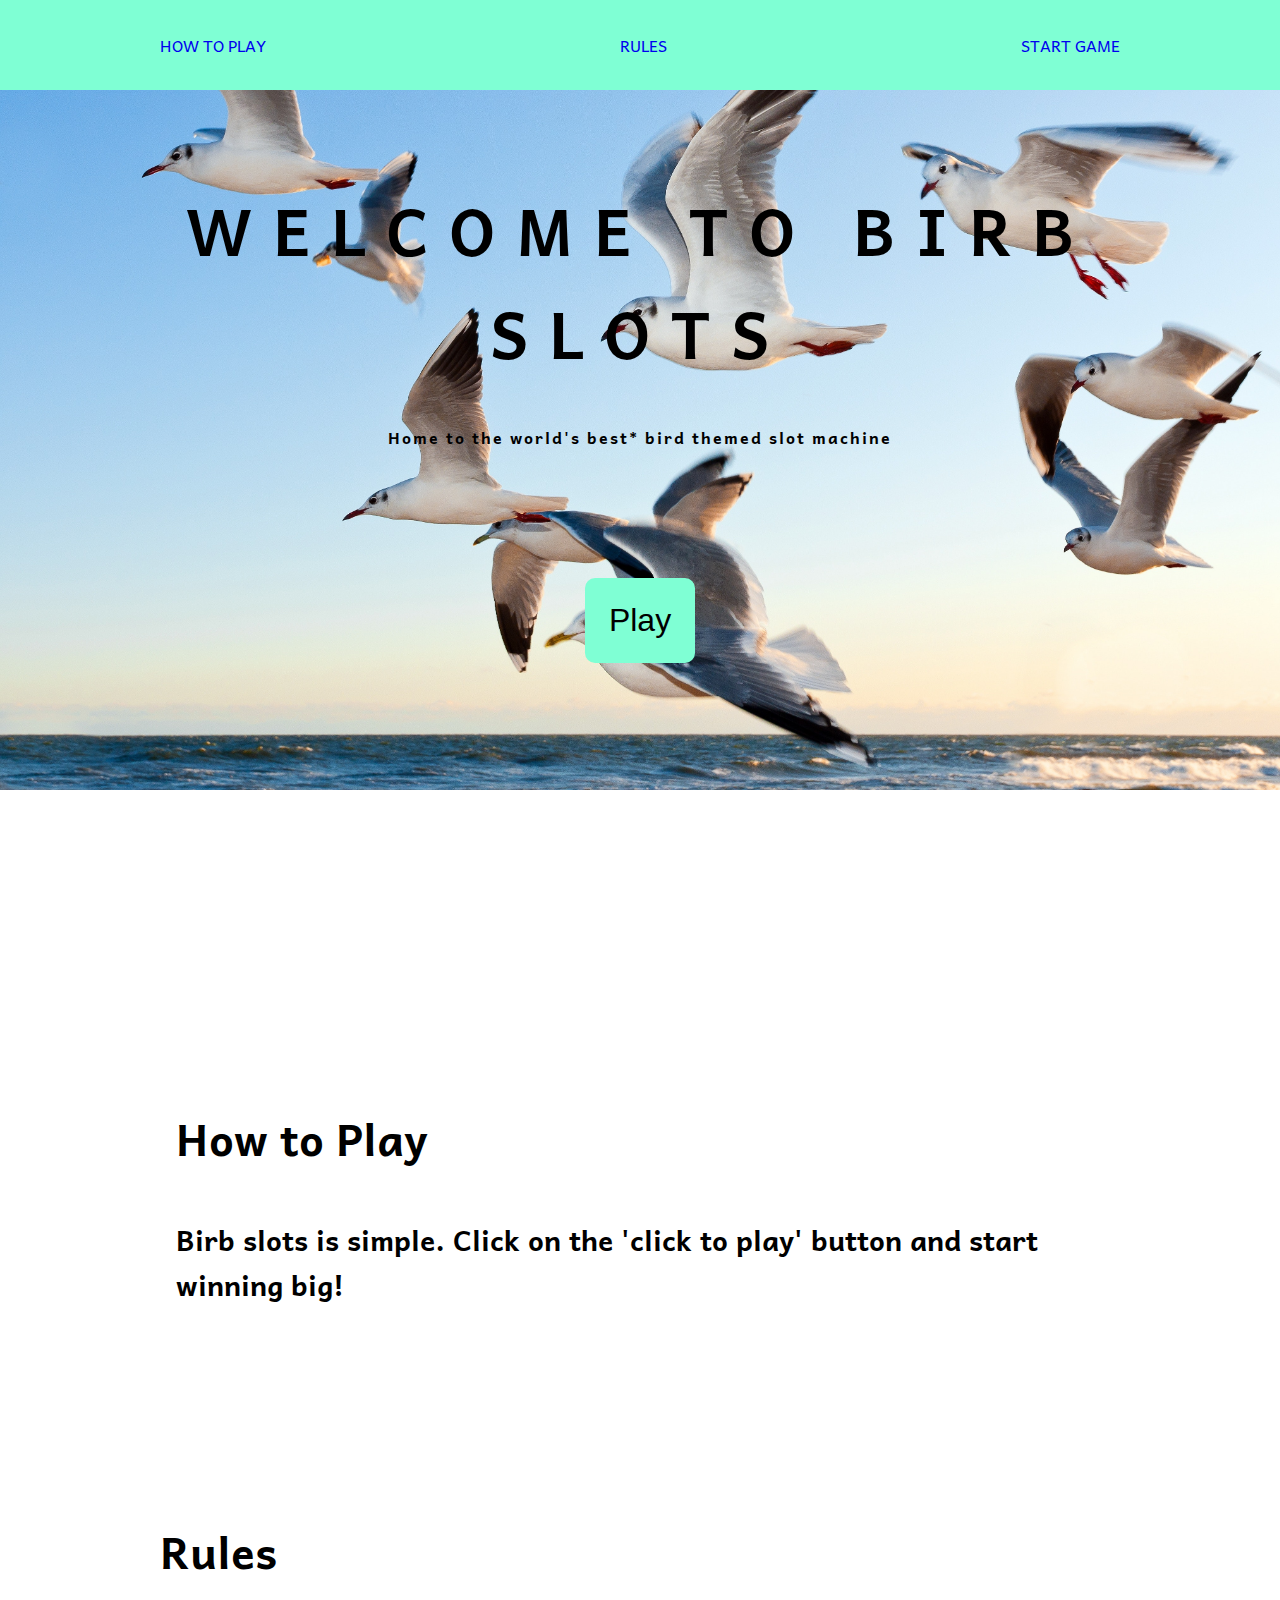
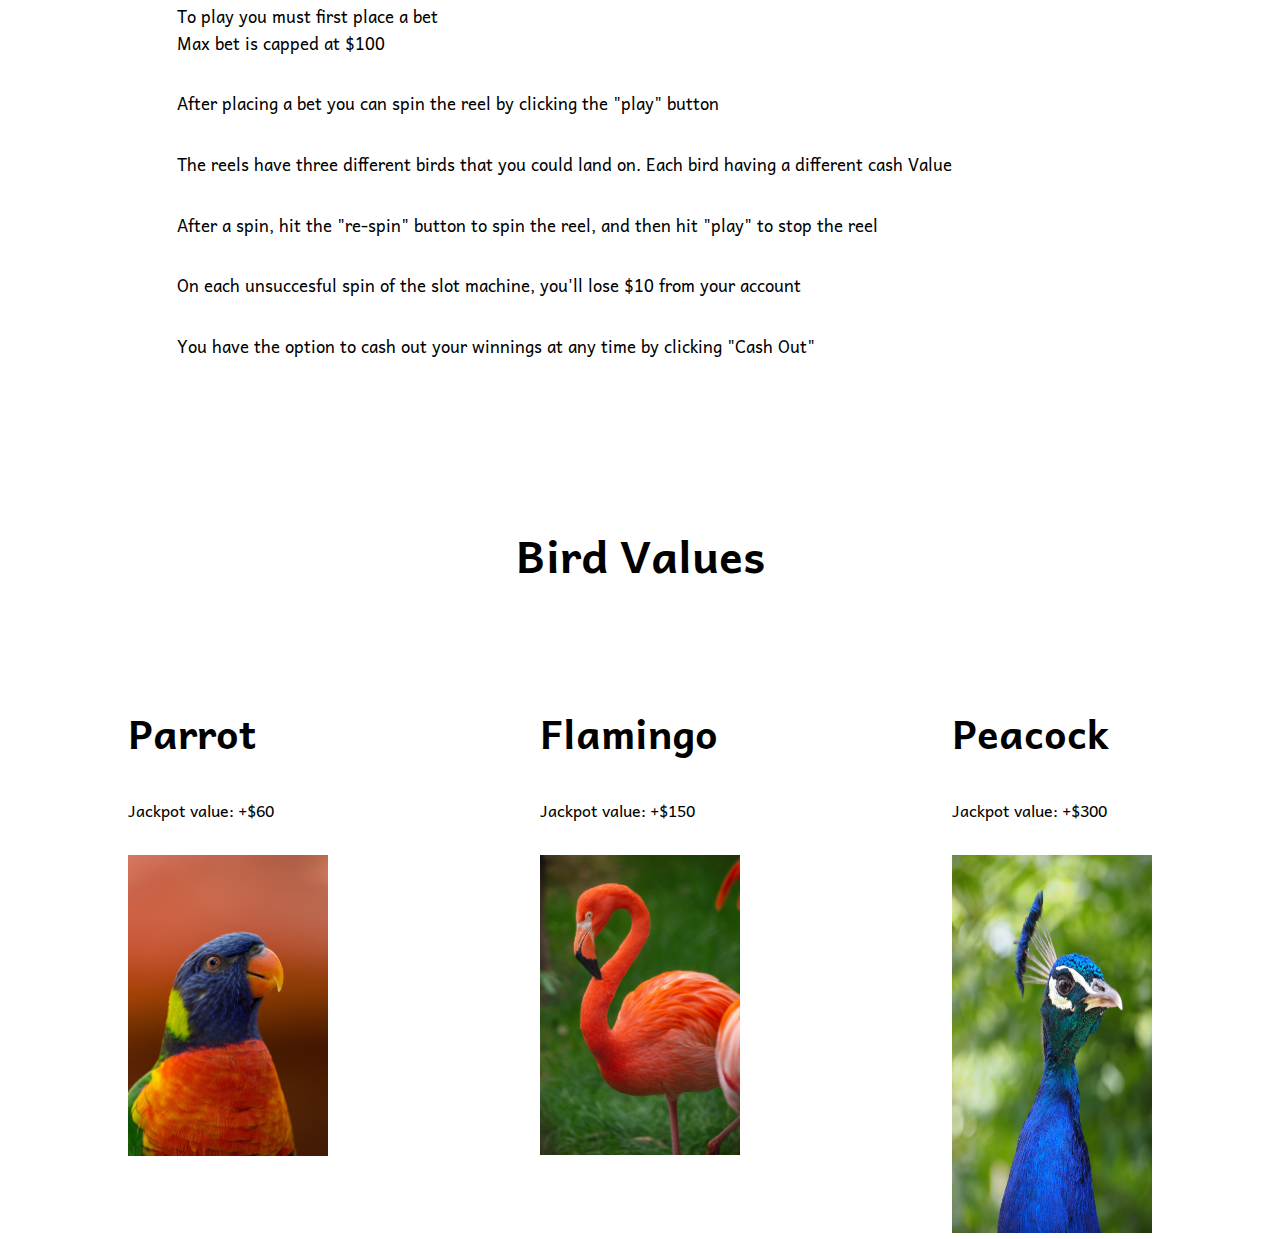
==== index.html @ fa1dce4c "moved all relevant files to root directory" ====
<!DOCTYPE html>
<html lang="en">
<head>
    <meta charset="UTF-8">
    <meta http-equiv="X-UA-Compatible" content="IE=edge">
    <meta name="viewport" content="width=device-width, initial-scale=1.0">
    <title>Document</title>
    <link rel="preconnect" href="https://fonts.googleapis.com"><link rel="preconnect" href="https://fonts.gstatic.com" crossorigin><link href="https://fonts.googleapis.com/css2?family=Andika:wght@700&family=Ubuntu:wght@500&display=swap" rel="stylesheet">
    <link rel="stylesheet" href="landing-style.css">
</head>
<body>
    <header>
        <ul class="container row">
            <a href="#how-to-play"><li>HOW TO PLAY</li></a>
            <a href="#rules"><li>RULES</li></a>
            <a href="game.html"><li>START GAME</li></a>
        </ul>
    </header>

    <section class="main">
        <div class="hero">
            <h1>WELCOME TO BIRB SLOTS</h1>
            <h3>Home to the world's best* bird themed slot machine</h3>
            <div class="cta">
                <button class="cta-btn">Play</button>
            </div>
        </div>
        
    </section>

    <section class="content container">
        <div id="how-to-play">
            <div class="explanation">
                <h2 class="explanation-title">How to Play</h2>
                <h3 class="explanation-p">Birb slots is simple. Click on the 'click to play' button and start winning big!</h3>
            </div>
        </div>
       
        <div id="rules">
            <div class="instructions row">
                <ul>
                    <h2>Rules</h2>
                    <li>To play you must first place a bet<br>Max bet is capped at $100</li>
                    <li>After placing a bet you can spin the reel by clicking the "play" button</li>
                    <li>The reels have three different birds that you could land on. Each bird having a different cash Value</li>
                    <li>After a spin, hit the "re-spin" button to spin the reel, and then hit "play" to stop the reel</li>
                    <li>On each unsuccesful spin of the slot machine, you'll lose $10 from your account</li>
                    <li>You have the option to cash out your winnings at any time by clicking "Cash Out"</li>
                </ul>
                <div>
                    <img class="birb-vegas" src="images/birb-vegas.jpg" alt="">
                </div>
            </div>
        </div>
        
        <h2 class="bird-values">Bird Values</h2>
        <div class="game-explanation">
            <div>
                <h2>Parrot</h2>
                <p>Jackpot value: +$60</p>
                <img class="parrot-img" src="images/parrot.jpg" alt="">
            </div>
    
            <div>
                <h2>Flamingo</h2>
                <p>Jackpot value: +$150</p>
                <img class="flamingo-img" src="images/flamingo.jpg" alt="">
            </div>

            <div>
                <h2>Peacock</h2>
                <p>Jackpot value: +$300</p>
                <img class="peacock-img" src="images/peacock.jpg" alt="">
            </div>
        </div>
            
        
        
    </section>
   
</body>
</html>
---- landing-style.css ----
*, *::before, *::after{
    margin: 0;
    box-sizing: border-box;
}

body{
    margin: 0;
    font-family: 'Andika', sans-serif;
}

image{
    width: 100%;
}

header{
    background-color: aquamarine;
}

ul{
   font-family: 'Andika', sans-serif;
   font-size: 1rem;
   text-decoration: none;
   list-style: none;
   justify-content: flex-end;
   gap: 50px;
   padding: 2em;

}

a{
    font-family: 'Andika', sans-serif;
    text-decoration: none;
}

.container{
    margin: 0 auto;
    width: 80%
}

.row{
    display: flex;
    justify-content: space-between;
}


.hero{
    background-image: url('images/flying-birds.jpg');
    background-repeat: no-repeat;
    background-position-y: -200px;
    background-size: cover;
    font-family: 'Andika', sans-serif;
    letter-spacing:20px ;
    font-size: 2rem;
    text-align: center;
    padding: 2.75em;
    height: 100vh;
    margin-bottom: 2em;
}

.hero > h3{
    margin-top: 2.5em;
    font-size: 1rem;
    letter-spacing: 2px;
}

.cta{
    font-size: 2.0rem;
    margin: 0 auto;
    text-align: center;
}

.cta-btn{
    margin-top: 4em;
    border: none;
    border-radius: 10px;
    font-size: 2rem;
    padding: 0.75em;
    background-color: aquamarine;
}

.cta-btn:hover{
    background-color: aqua;
    animation: shake 0.25s;
    animation-iteration-count: 2;
}

.instructions{
    margin-top: 8em;
  /* border: 2px solid green; */
  gap: 50px;
}

.birb-vegas{
    width: 90%;
    max-width: 1200px;
}

.instructions h2{
    font-size: 2.75em;
}

.instructions li{
    font-size: 1.05rem;
    padding: 1em;
}

.explanation{
    font-size: 1.5rem;
    padding: 2em;
    margin-bottom: 2em;
}

.bird-values{
    text-align: center;
    font-size:2.75rem;
    padding: 2.5em;
}

.content{
    margin-top: 2em;
}


.explanation-title{
    font-size: 2.75rem;
    margin-bottom: 1em;
   
}

.game-explanation{
    display: flex;
    justify-content: space-between;
}

.game-explanation h2{
    font-size: 2.5rem;
}

.game-explanation p{
    padding: 2em 0;
}

.parrot-img{
    max-width: 200px;
}

.flamingo-img{
    max-width: 200px;
}

.peacock-img{
    max-width: 200px;
    height: 42vh;
}





















@keyframes shake {
    to{
        transform: rotate(0deg);
    }
    25%{
        transform: rotate(5deg);
    }
    50%{
        transform: rotate(0deg);
    }
    75%{
        transform: rotate(-5deg);
    }
    100%{
        transform: rotate(0deg);
    }
}
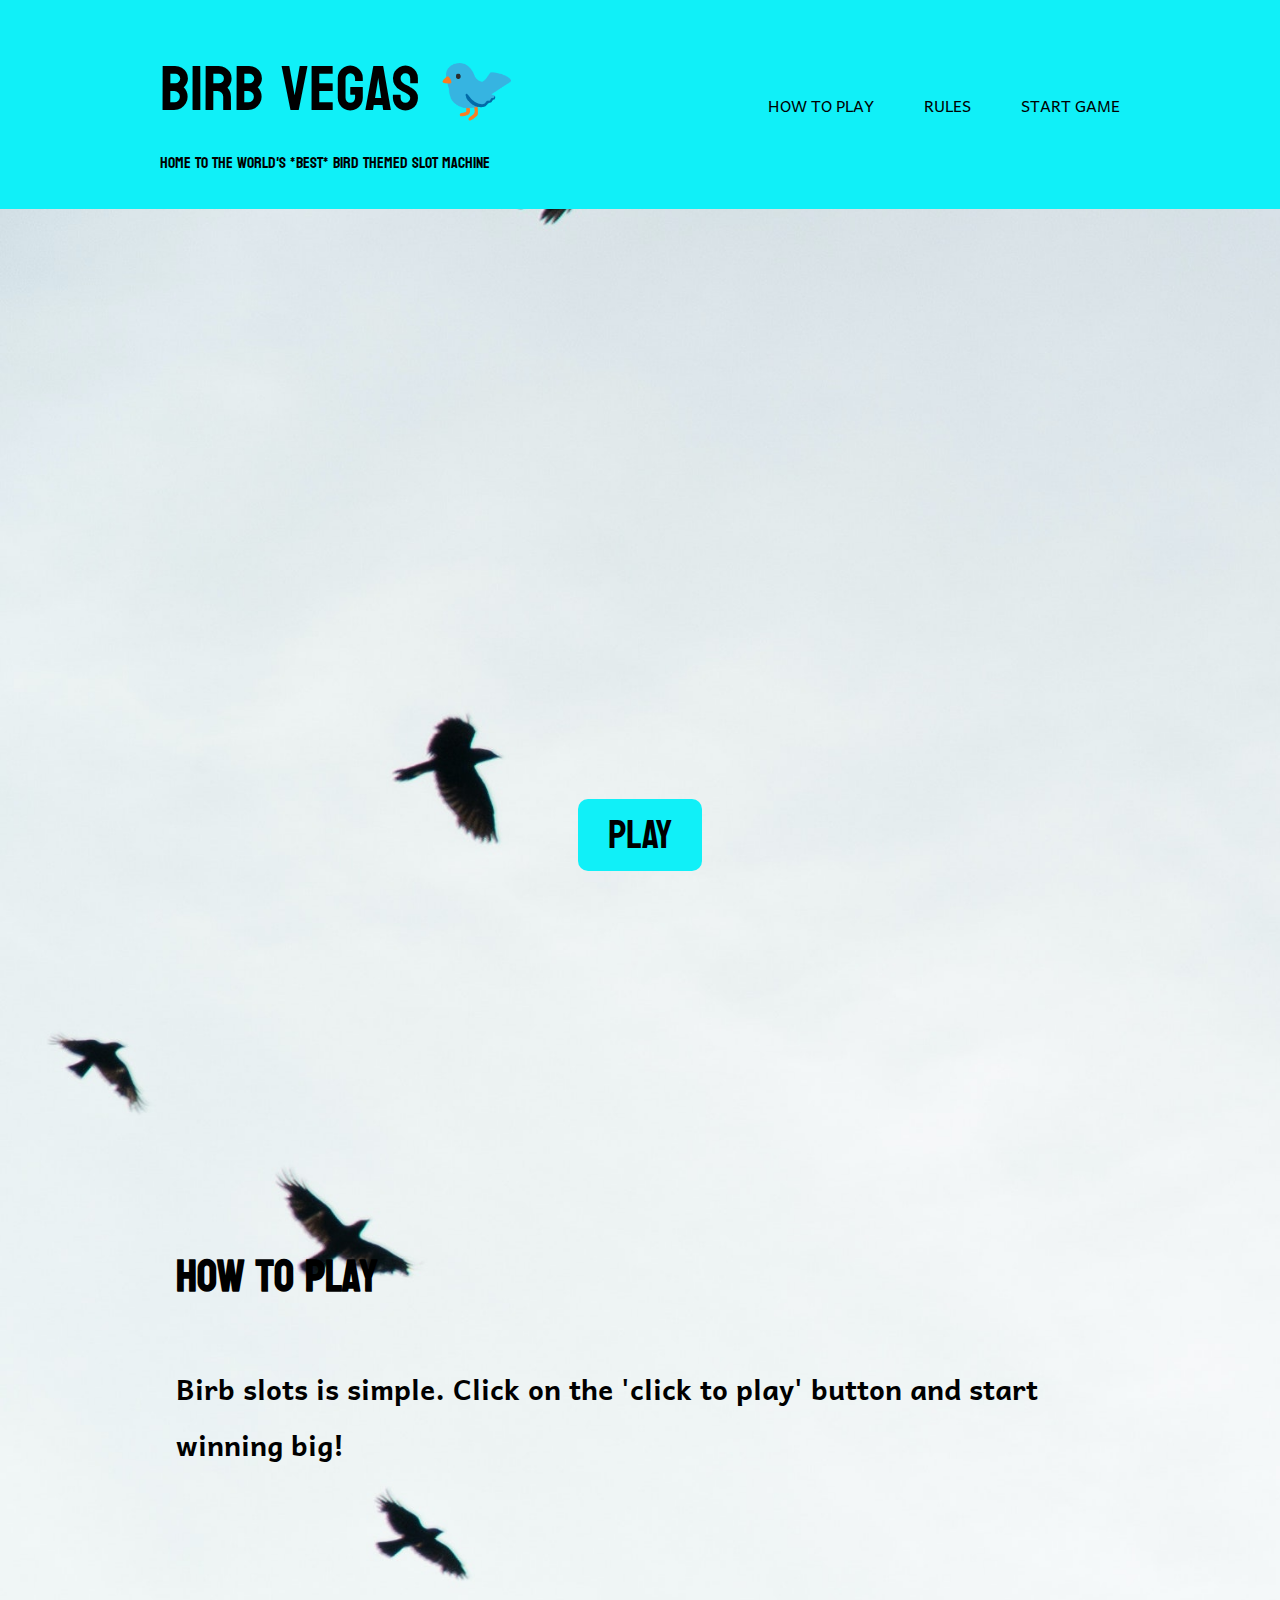
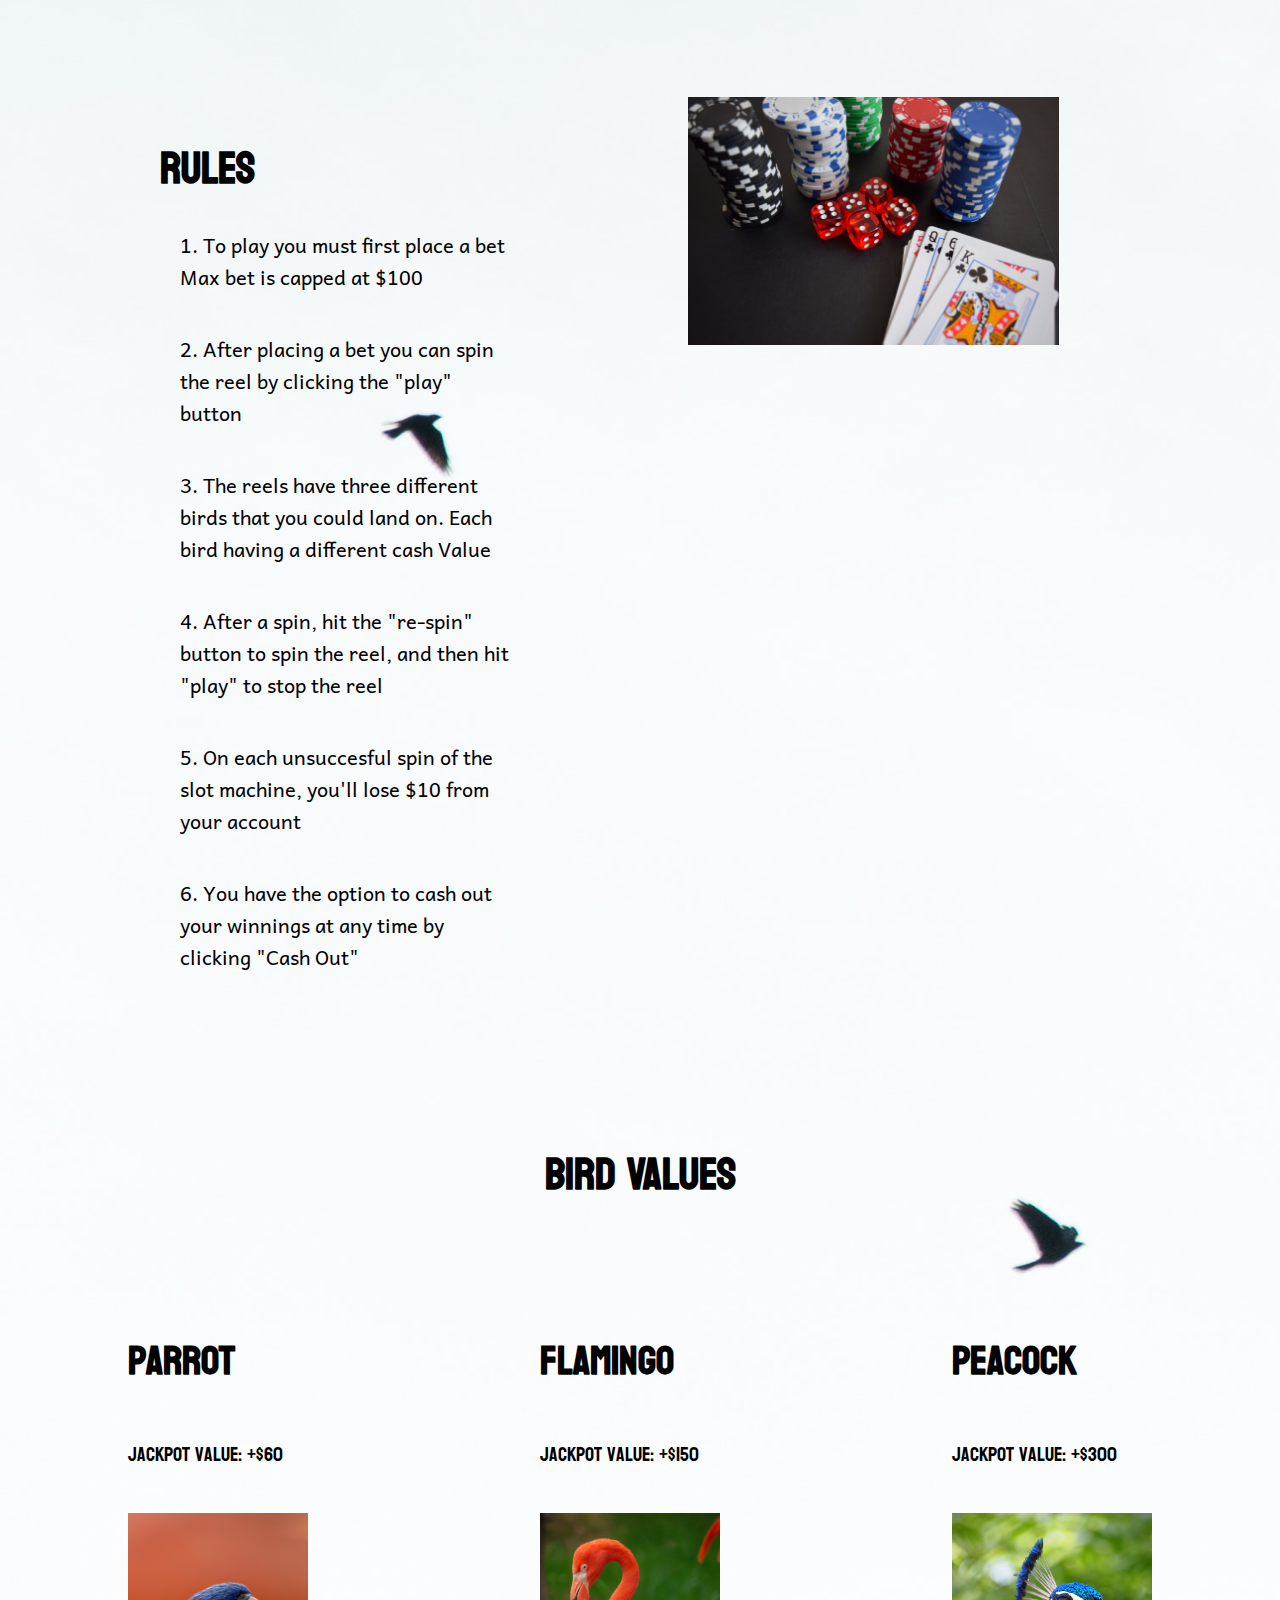
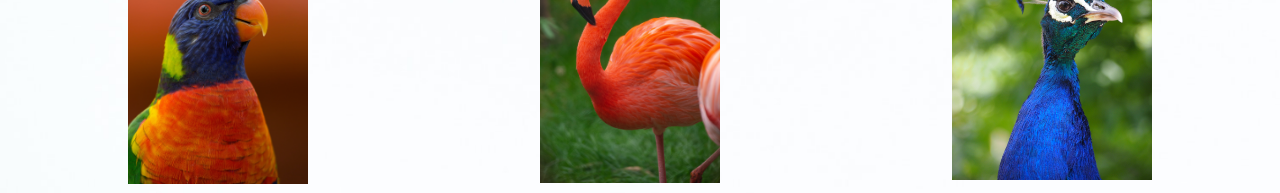
==== commit 4b91f4d5: "further styling of landing page and game page" ====
--- a/index.html
+++ b/index.html
@@ -5,24 +5,28 @@
     <meta http-equiv="X-UA-Compatible" content="IE=edge">
     <meta name="viewport" content="width=device-width, initial-scale=1.0">
     <title>Document</title>
-    <link rel="preconnect" href="https://fonts.googleapis.com"><link rel="preconnect" href="https://fonts.gstatic.com" crossorigin><link href="https://fonts.googleapis.com/css2?family=Andika:wght@700&family=Ubuntu:wght@500&display=swap" rel="stylesheet">
+    <link rel="preconnect" href="https://fonts.googleapis.com"><link rel="preconnect" href="https://fonts.gstatic.com" crossorigin><link href="https://fonts.googleapis.com/css2?family=Andika:wght@700&family=Koulen&family=Slackey&family=Ubuntu:wght@500&family=VT323&display=swap" rel="stylesheet">
     <link rel="stylesheet" href="landing-style.css">
 </head>
 <body>
     <header>
         <ul class="container row">
-            <a href="#how-to-play"><li>HOW TO PLAY</li></a>
-            <a href="#rules"><li>RULES</li></a>
-            <a href="game.html"><li>START GAME</li></a>
+            <div>
+                <li class="logo">BIRB VEGAS 🐦</li>
+                <li class="logo-tag">Home to the world's *best* bird themed slot machine</li>
+            </div>
+            <div class="links">
+                <a href="#how-to-play"><li>HOW TO PLAY</li></a>
+                <a href="#rules"><li>RULES</li></a>
+                <a href="game.html"><li>START GAME</li></a>
+                </div>
         </ul>
     </header>
 
     <section class="main">
         <div class="hero">
-            <h1>WELCOME TO BIRB SLOTS</h1>
-            <h3>Home to the world's best* bird themed slot machine</h3>
             <div class="cta">
-                <button class="cta-btn">Play</button>
+                <a href="game.html"><button class="cta-btn">PLAY</button></a>
             </div>
         </div>
         
@@ -30,25 +34,28 @@
 
     <section class="content container">
         <div id="how-to-play">
-            <div class="explanation">
-                <h2 class="explanation-title">How to Play</h2>
-                <h3 class="explanation-p">Birb slots is simple. Click on the 'click to play' button and start winning big!</h3>
+            <div class="row">
+                <div class="explanation">
+                    <h2 class="explanation-title">How to Play</h2>
+                    <h3 class="explanation-p">Birb slots is simple. Click on the 'click to play' button and start winning big!</h3>
+                </div>
             </div>
+           
         </div>
        
         <div id="rules">
             <div class="instructions row">
                 <ul>
                     <h2>Rules</h2>
-                    <li>To play you must first place a bet<br>Max bet is capped at $100</li>
-                    <li>After placing a bet you can spin the reel by clicking the "play" button</li>
-                    <li>The reels have three different birds that you could land on. Each bird having a different cash Value</li>
-                    <li>After a spin, hit the "re-spin" button to spin the reel, and then hit "play" to stop the reel</li>
-                    <li>On each unsuccesful spin of the slot machine, you'll lose $10 from your account</li>
-                    <li>You have the option to cash out your winnings at any time by clicking "Cash Out"</li>
+                    <li>1. To play you must first place a bet<br>Max bet is capped at $100</li>
+                    <li>2. After placing a bet you can spin the reel by clicking the "play" button</li>
+                    <li>3. The reels have three different birds that you could land on. Each bird having a different cash Value</li>
+                    <li>4. After a spin, hit the "re-spin" button to spin the reel, and then hit "play" to stop the reel</li>
+                    <li>5. On each unsuccesful spin of the slot machine, you'll lose $10 from your account</li>
+                    <li>6. You have the option to cash out your winnings at any time by clicking "Cash Out"</li>
                 </ul>
                 <div>
-                    <img class="birb-vegas" src="images/birb-vegas.jpg" alt="">
+                    <img class="birb-vegas" src="images/betting-img.jpg" alt="">
                 </div>
             </div>
         </div>
--- a/landing-style.css
+++ b/landing-style.css
@@ -5,7 +5,10 @@
 
 body{
     margin: 0;
-    font-family: 'Andika', sans-serif;
+    font-family: 'Koulen', cursive;
+    background-image: url('images/bird-silhouette.jpg');
+    background-size: cover;
+    background-position-y: 20;
 }
 
 image{
@@ -13,7 +16,7 @@
 }
 
 header{
-    background-color: aquamarine;
+    background-color: rgb(16, 240, 248);
 }
 
 ul{
@@ -27,7 +30,38 @@
 
 }
 
+h2{
+    font-family: 'Koulen', cursive;
+}
+
+p{
+    font-size: 1.25rem;
+}
+
+
 a{
+    font-family: 'Andika', sans-serif;
+    text-decoration: none;
+    color: black;
+    font-size: 1rem;
+}
+
+a:link{
+    font-family: 'Andika', sans-serif;
+    text-decoration: none;
+}
+
+a:visited{
+    font-family: 'Andika', sans-serif;
+    text-decoration: none;
+}
+
+a:hover{
+    font-family: 'Andika', sans-serif;
+    color: rgb(243, 245, 247);
+}
+
+a:active{
     font-family: 'Andika', sans-serif;
     text-decoration: none;
 }
@@ -44,19 +78,38 @@
 
 
 .hero{
-    background-image: url('images/flying-birds.jpg');
+    background-image: url('images/birb-vegas-main.jpg');
+    color: rgb(16, 240, 248);
     background-repeat: no-repeat;
-    background-position-y: -200px;
+    background-position-y: -520px;
     background-size: cover;
     font-family: 'Andika', sans-serif;
     letter-spacing:20px ;
-    font-size: 2rem;
+    font-size: 2.5rem;
+    font-weight: 900;
     text-align: center;
     padding: 2.75em;
     height: 100vh;
     margin-bottom: 2em;
 }
 
+.logo{
+    font-family: 'Koulen', cursive;
+    font-size: 4rem;
+}
+
+.logo-tag{
+    font-family: 'Koulen', cursive;
+    letter-spacing: 80%;
+}
+.links{
+    list-style: none;
+    font-family: 'Andika', sans-serif;
+    display: flex;
+    align-items: center;
+    gap: 50px;
+}
+
 .hero > h3{
     margin-top: 2.5em;
     font-size: 1rem;
@@ -70,28 +123,28 @@
 }
 
 .cta-btn{
-    margin-top: 4em;
+    font-family: 'Koulen', cursive;
+    margin-top: 12em;
     border: none;
     border-radius: 10px;
-    font-size: 2rem;
-    padding: 0.75em;
-    background-color: aquamarine;
+    font-size: 2.5rem;
+    padding: 0 0.75em;
+    background-color: rgb(16, 240, 248);
 }
 
 .cta-btn:hover{
-    background-color: aqua;
+    background-color: rgb(73, 187, 240);
     animation: shake 0.25s;
     animation-iteration-count: 2;
 }
 
 .instructions{
     margin-top: 8em;
-  /* border: 2px solid green; */
-  gap: 50px;
+    gap: 120px;
 }
 
 .birb-vegas{
-    width: 90%;
+    width: 80%;
     max-width: 1200px;
 }
 
@@ -100,7 +153,7 @@
 }
 
 .instructions li{
-    font-size: 1.05rem;
+    font-size: 1.25rem;
     padding: 1em;
 }
 
@@ -110,6 +163,7 @@
     margin-bottom: 2em;
 }
 
+
 .bird-values{
     text-align: center;
     font-size:2.75rem;
@@ -120,11 +174,20 @@
     margin-top: 2em;
 }
 
+.flying-birds{
+    max-width: 400px;
+}
+
 
 .explanation-title{
     font-size: 2.75rem;
     margin-bottom: 1em;
-   
+}
+
+.explanation-p{
+    font-family: 'Andika', sans-serif;
+    line-height: 2em;
+    font-weight: 0;
 }
 
 .game-explanation{
@@ -141,16 +204,17 @@
 }
 
 .parrot-img{
+    width: 90%;
     max-width: 200px;
 }
 
 .flamingo-img{
+    width: 90%;
     max-width: 200px;
 }
 
 .peacock-img{
     max-width: 200px;
-    height: 42vh;
 }
 
 
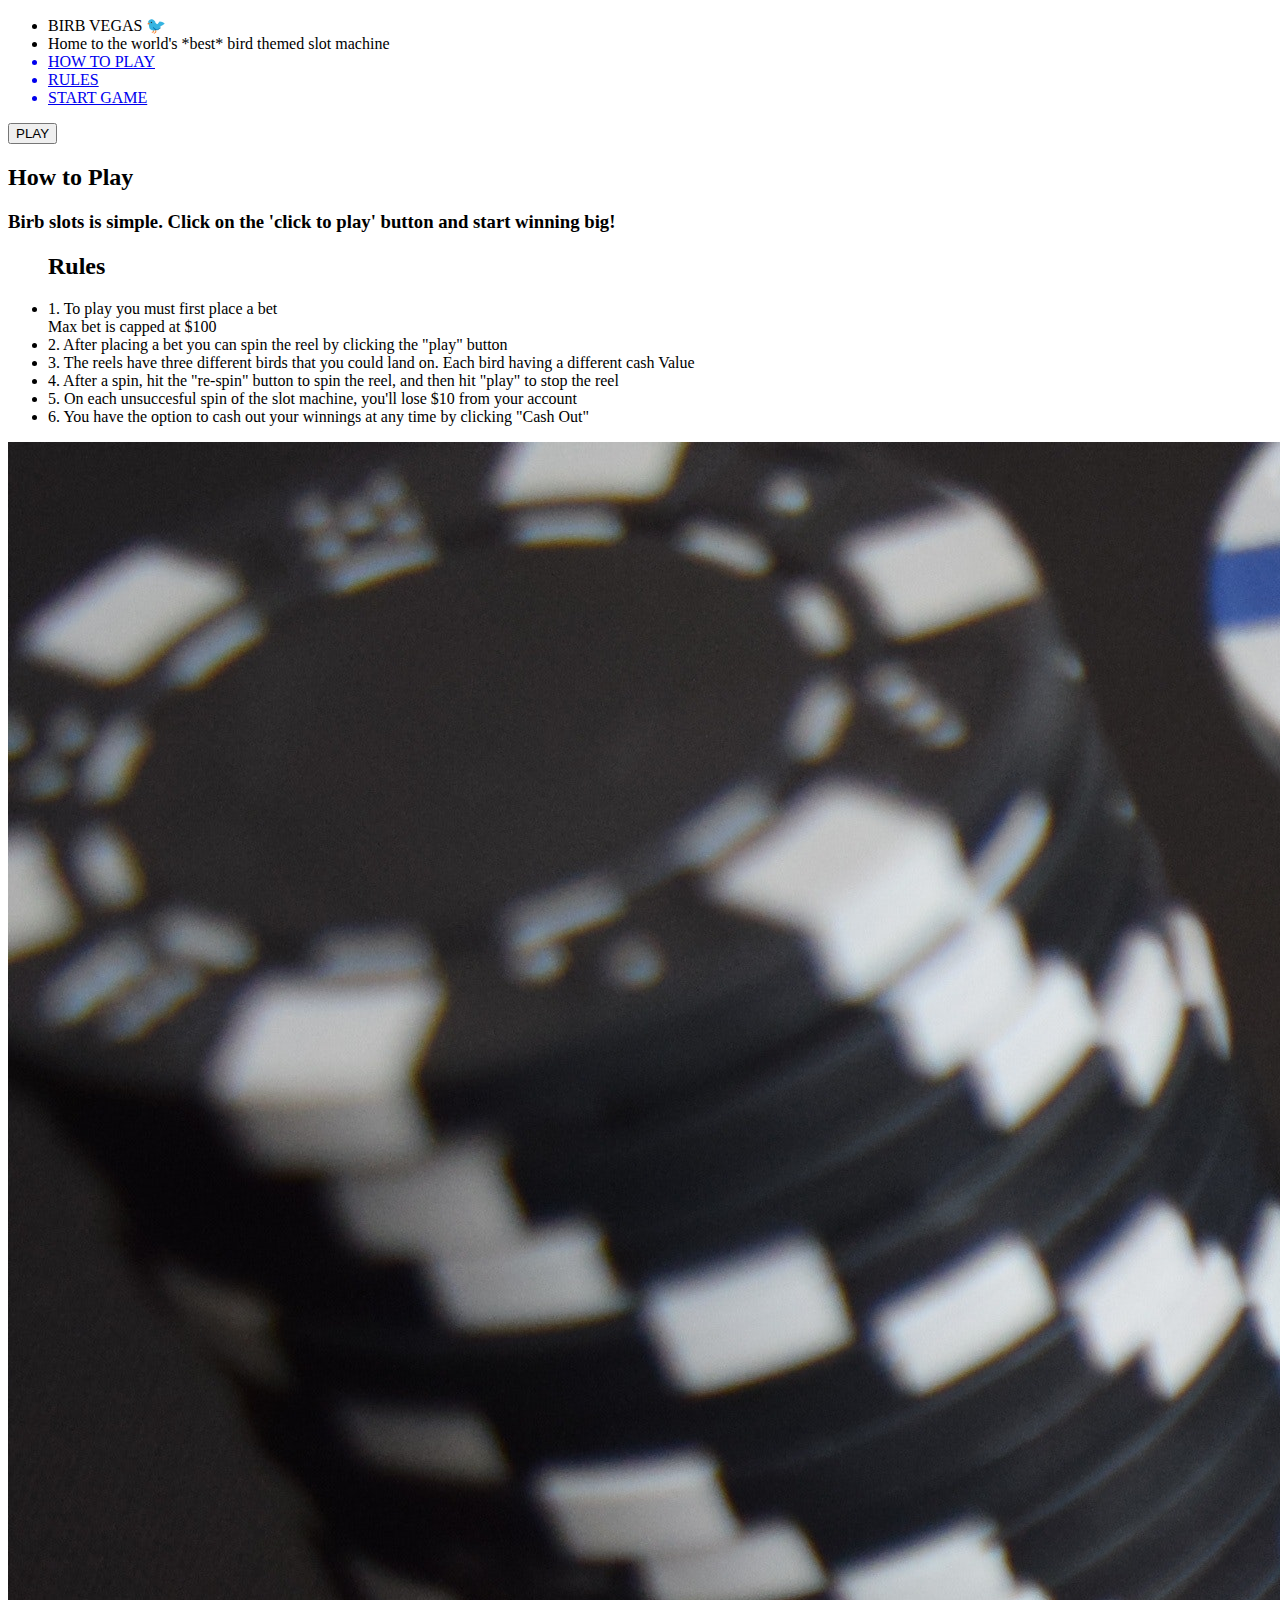
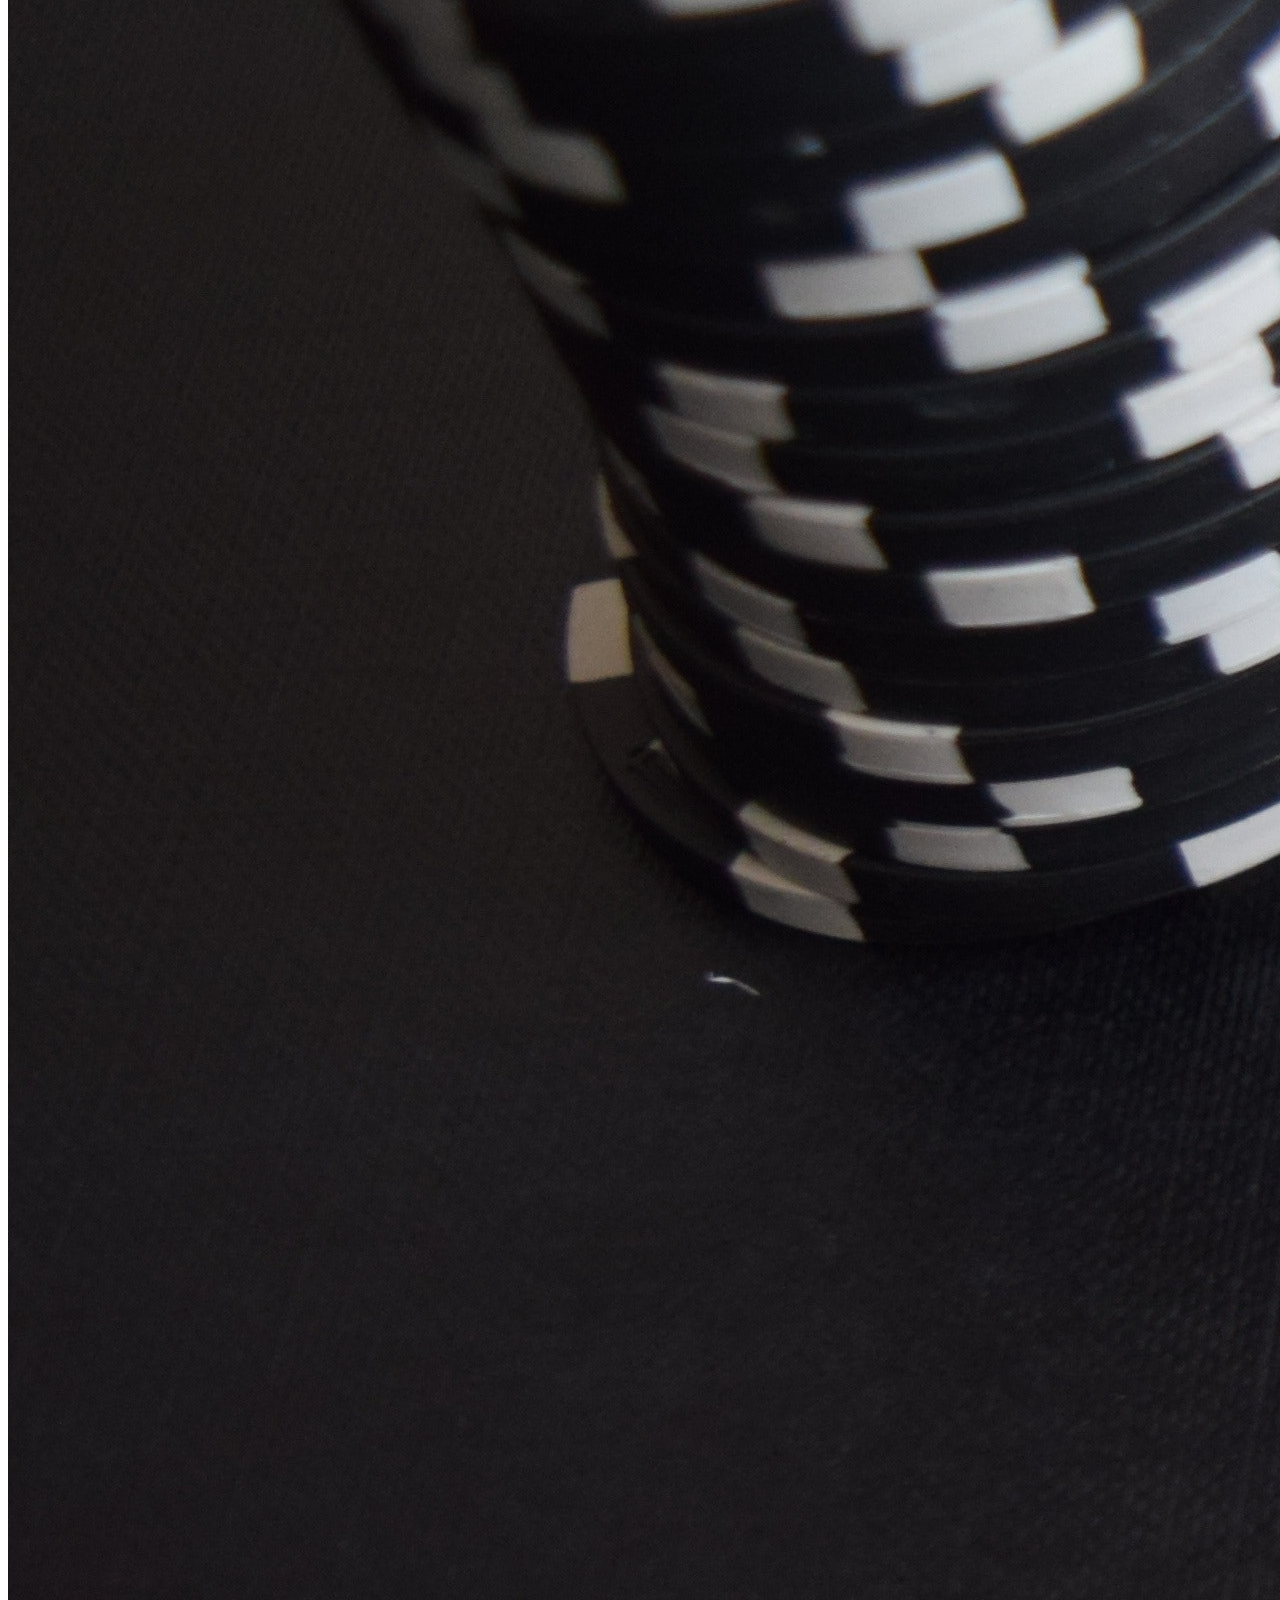
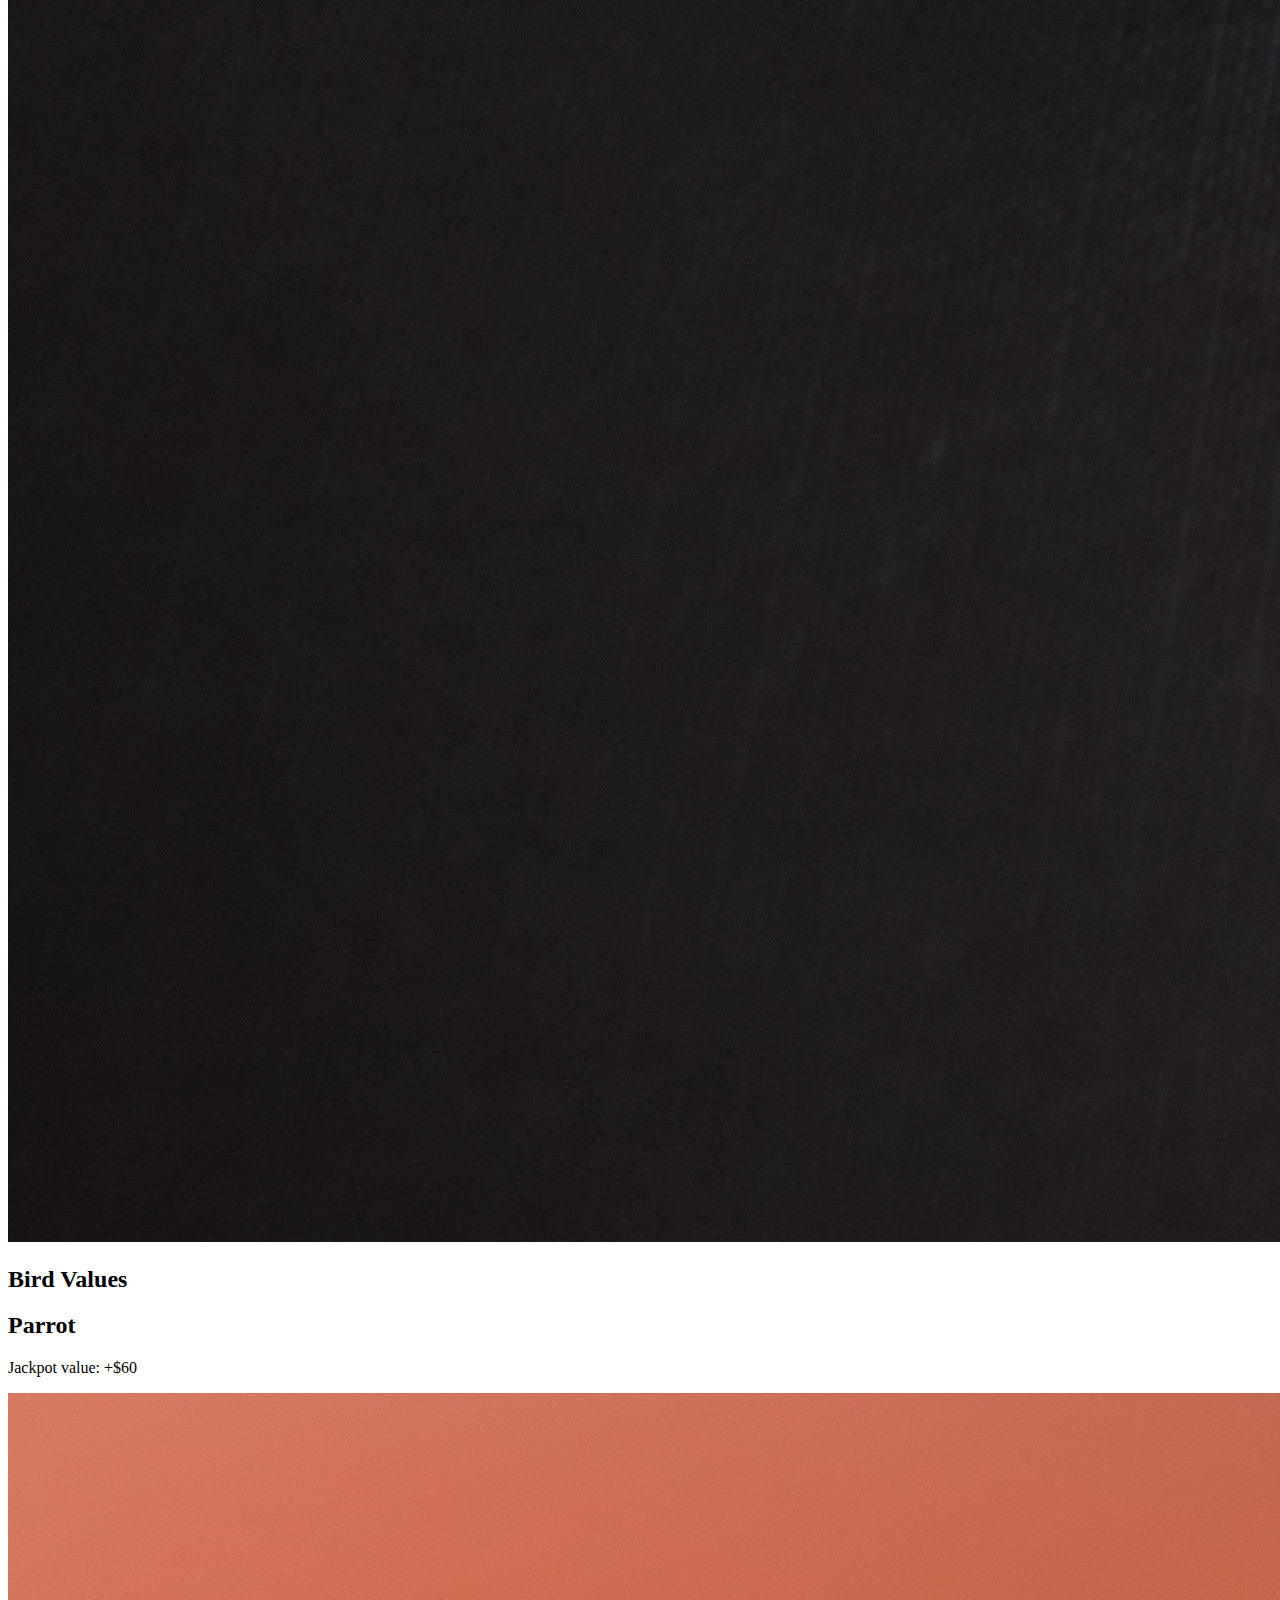
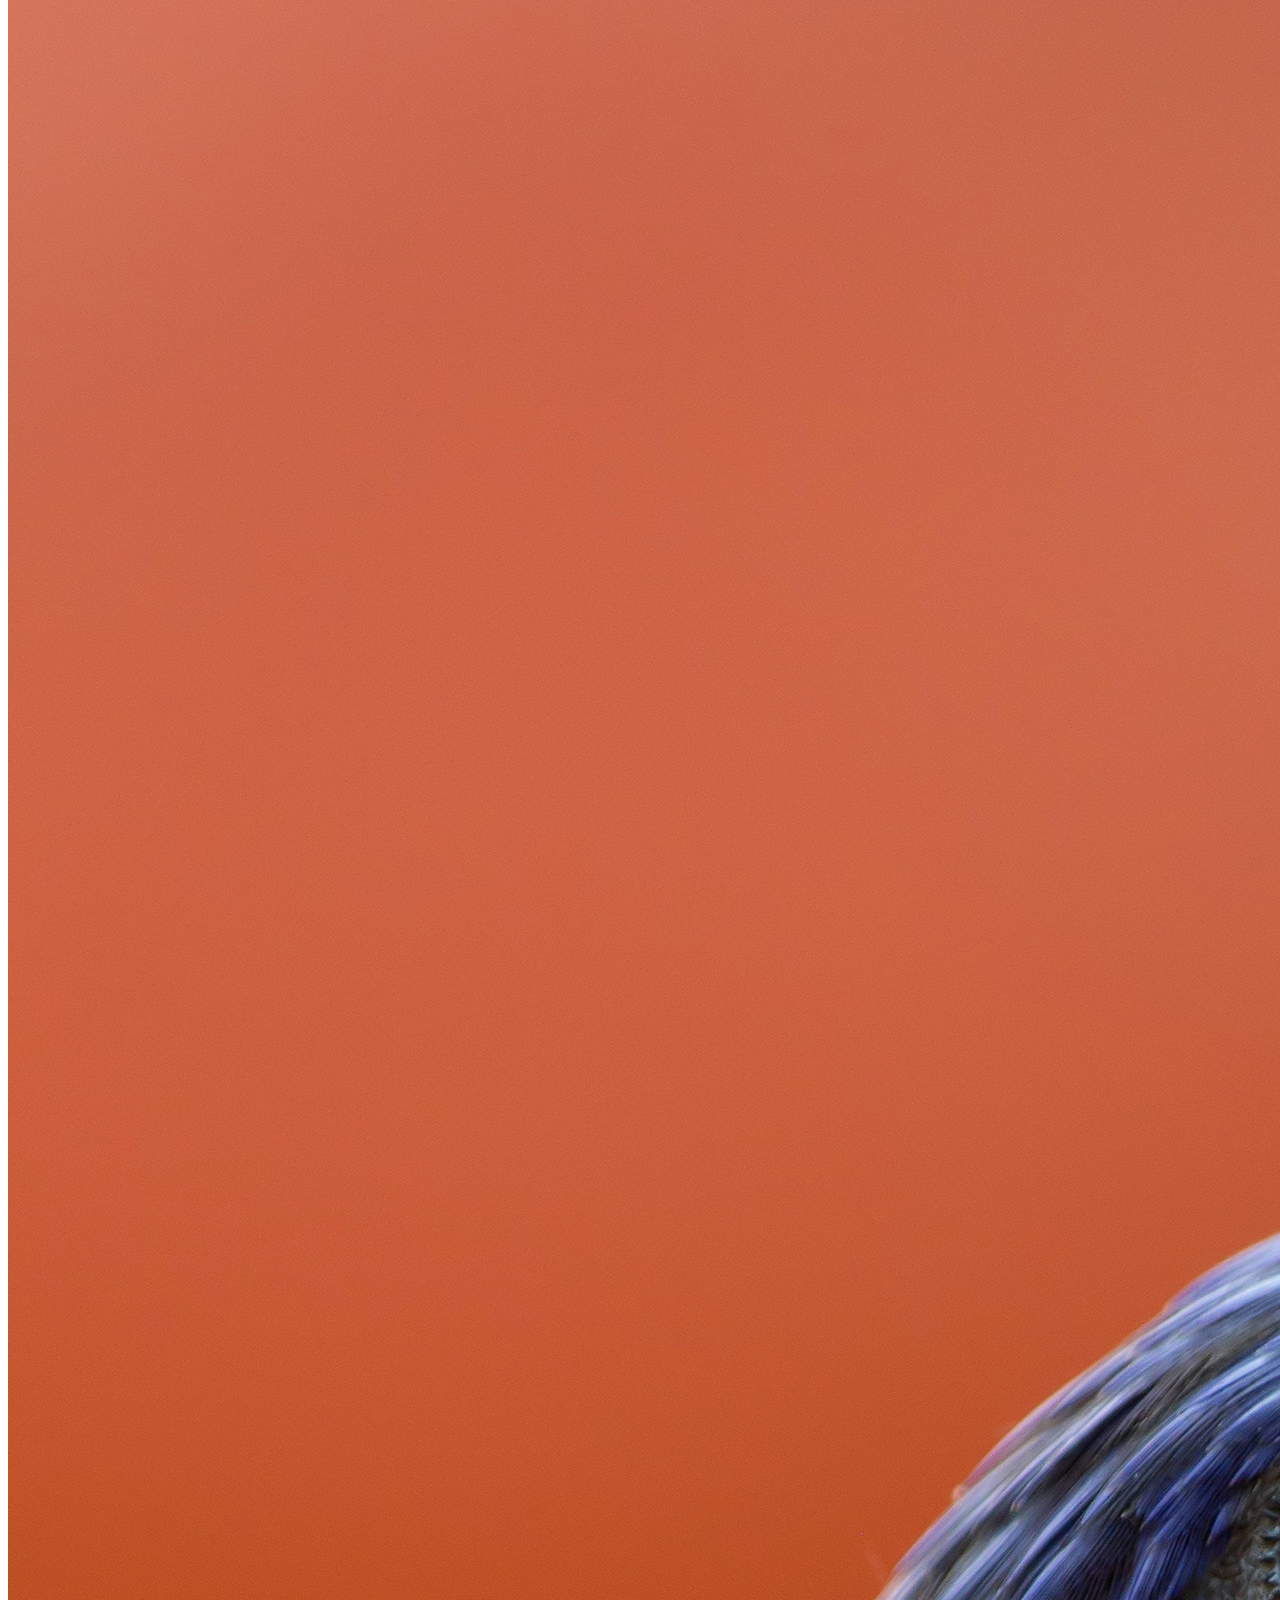
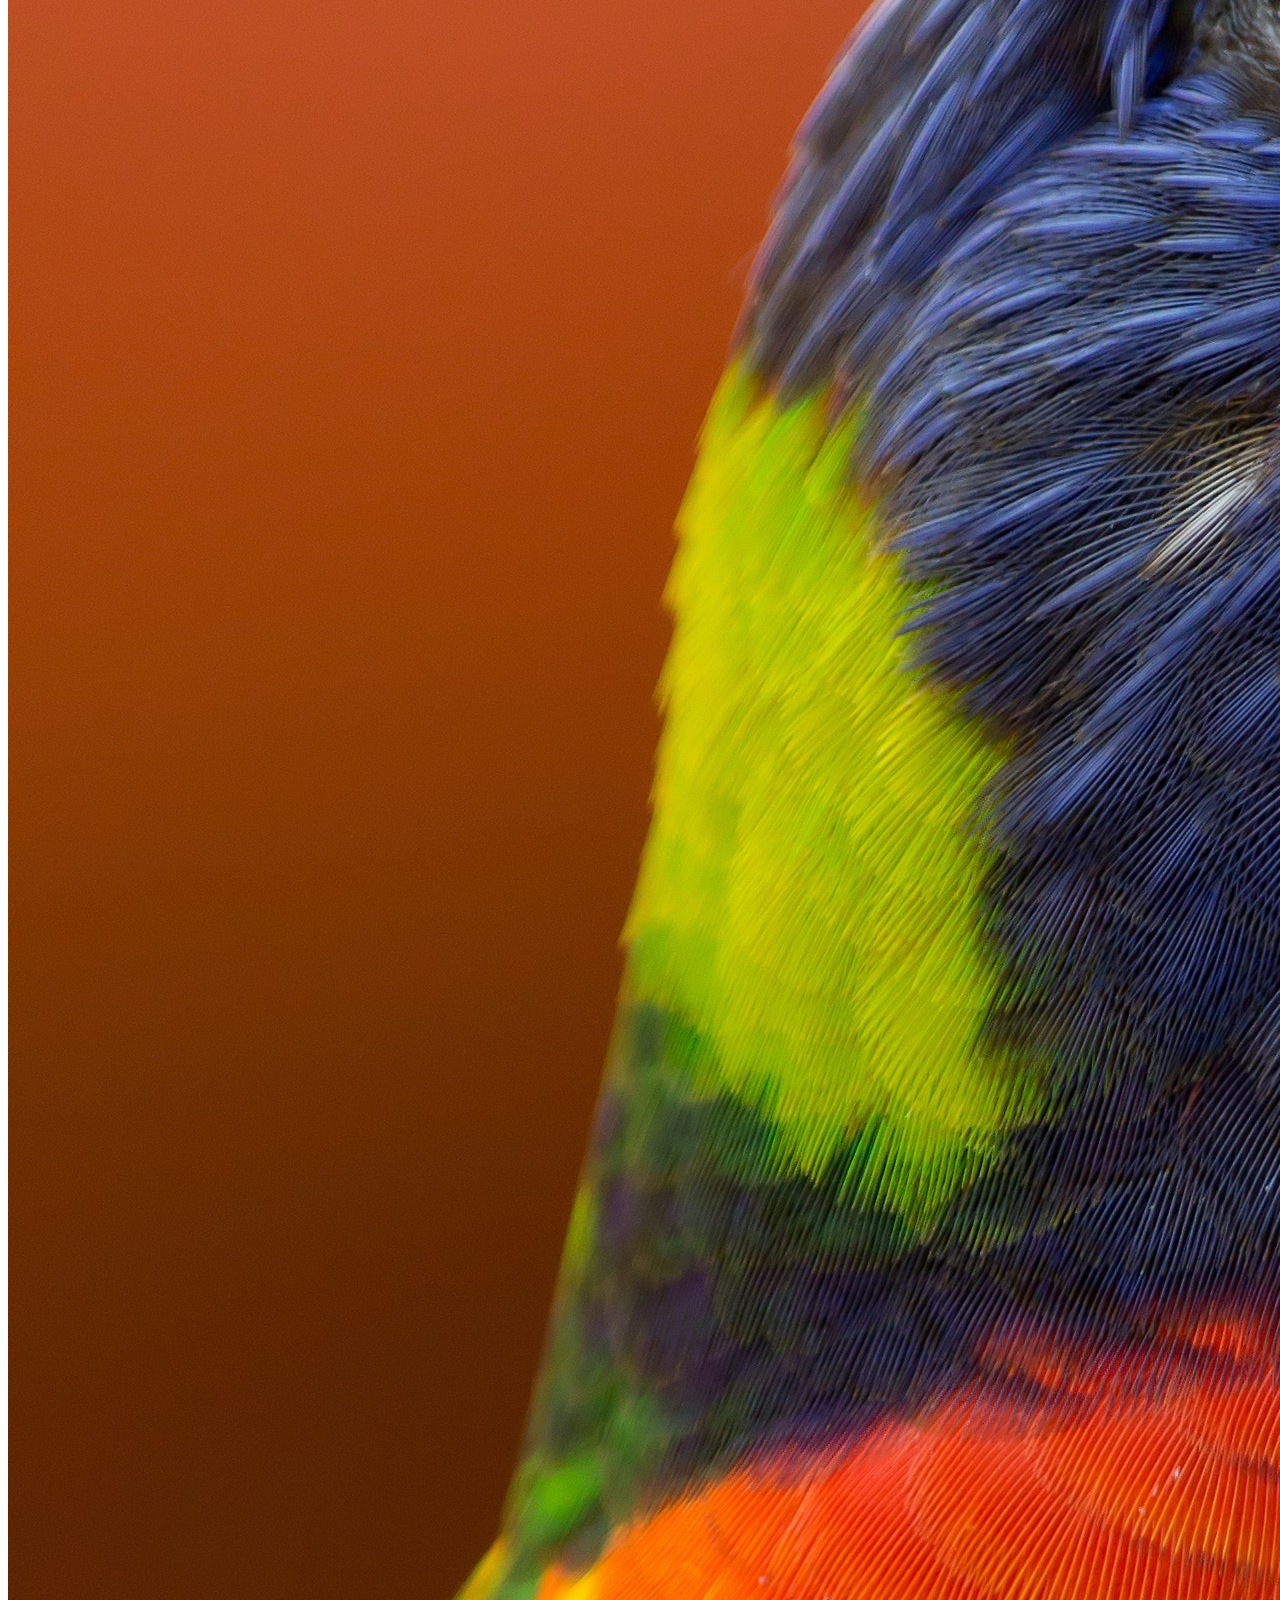
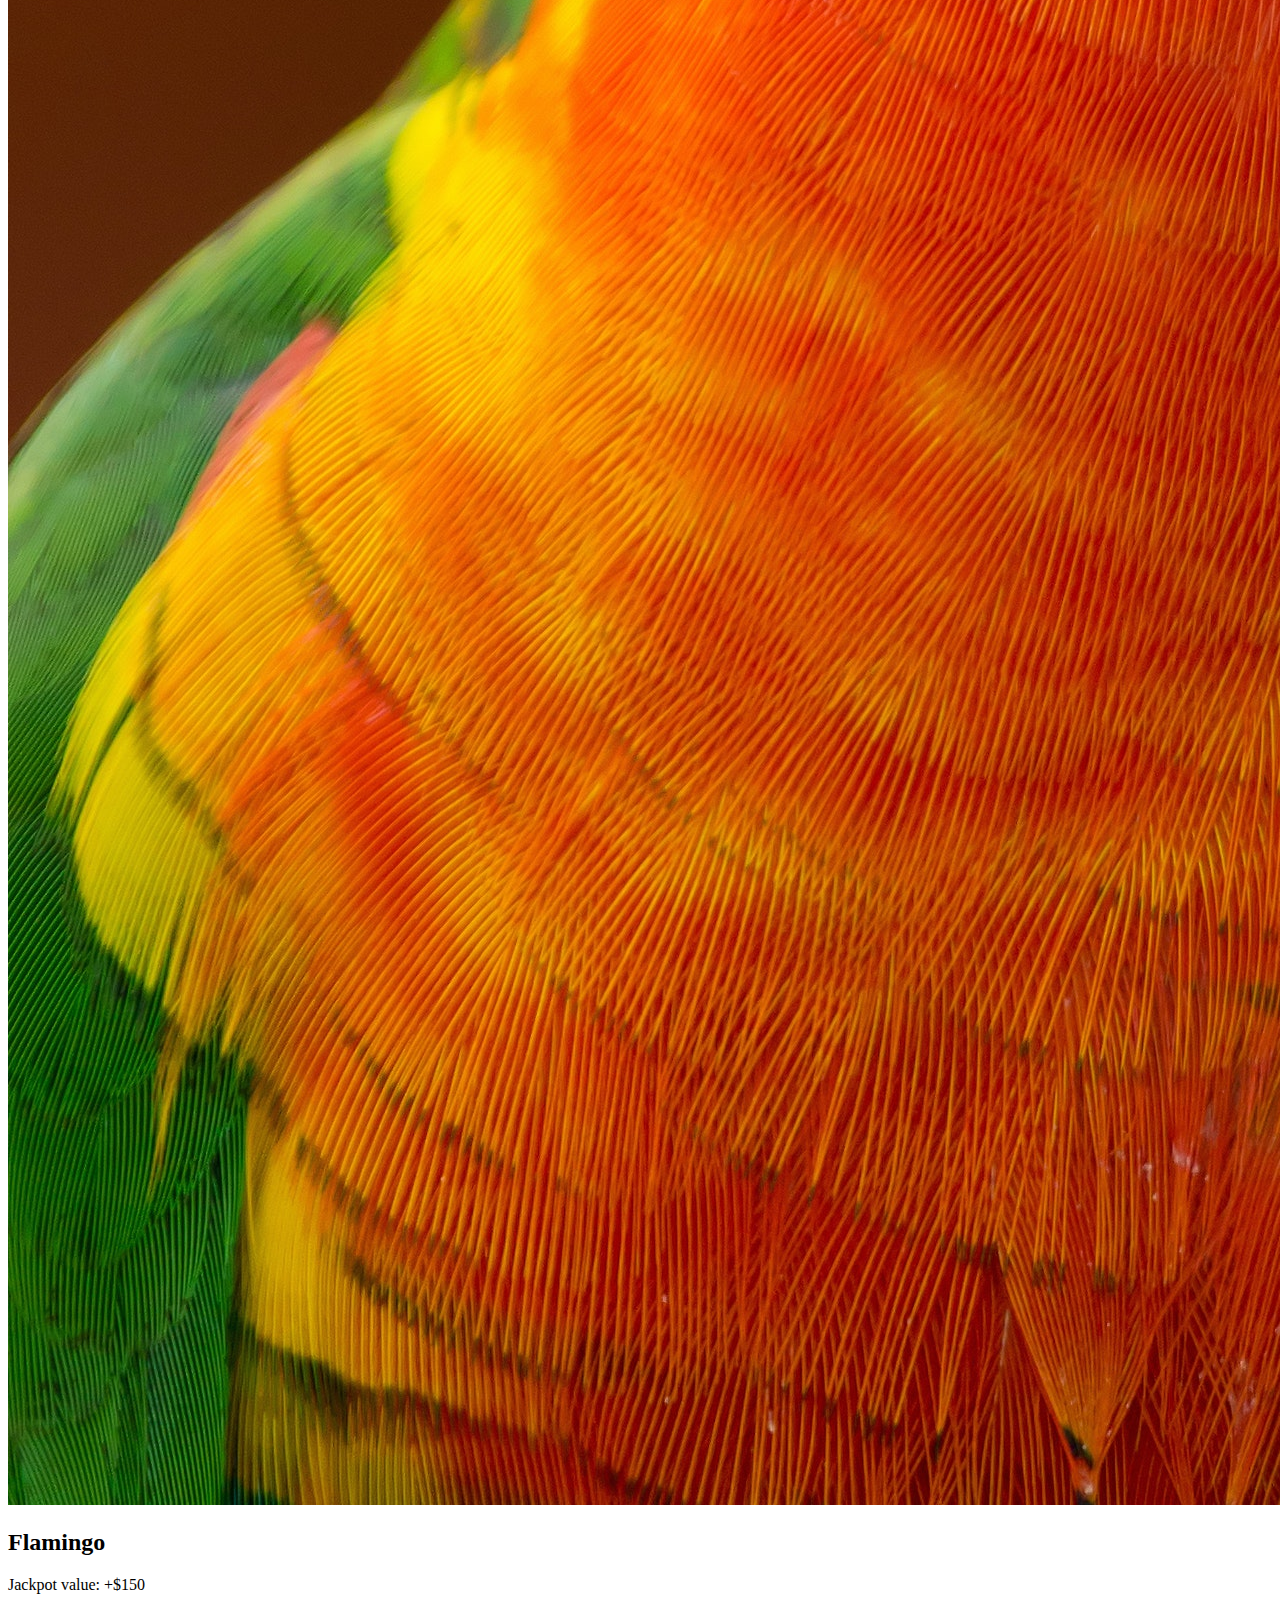
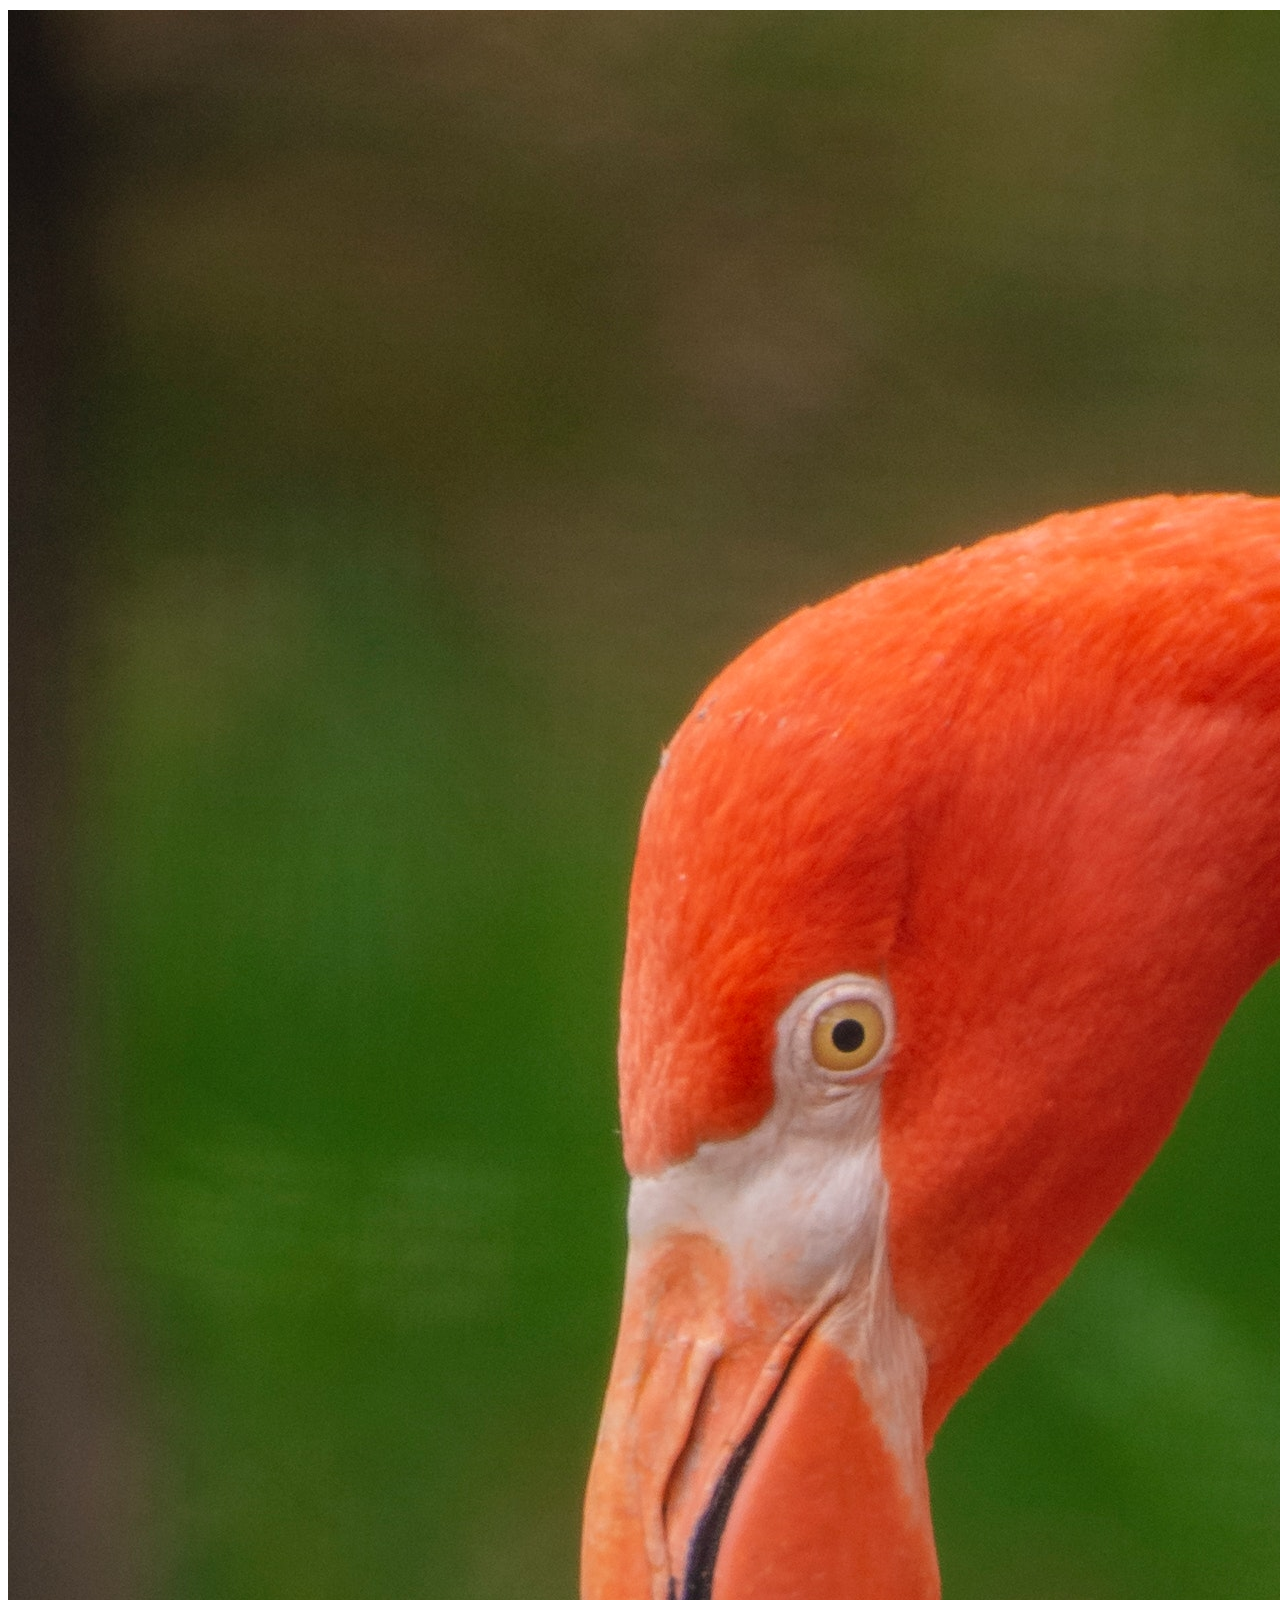
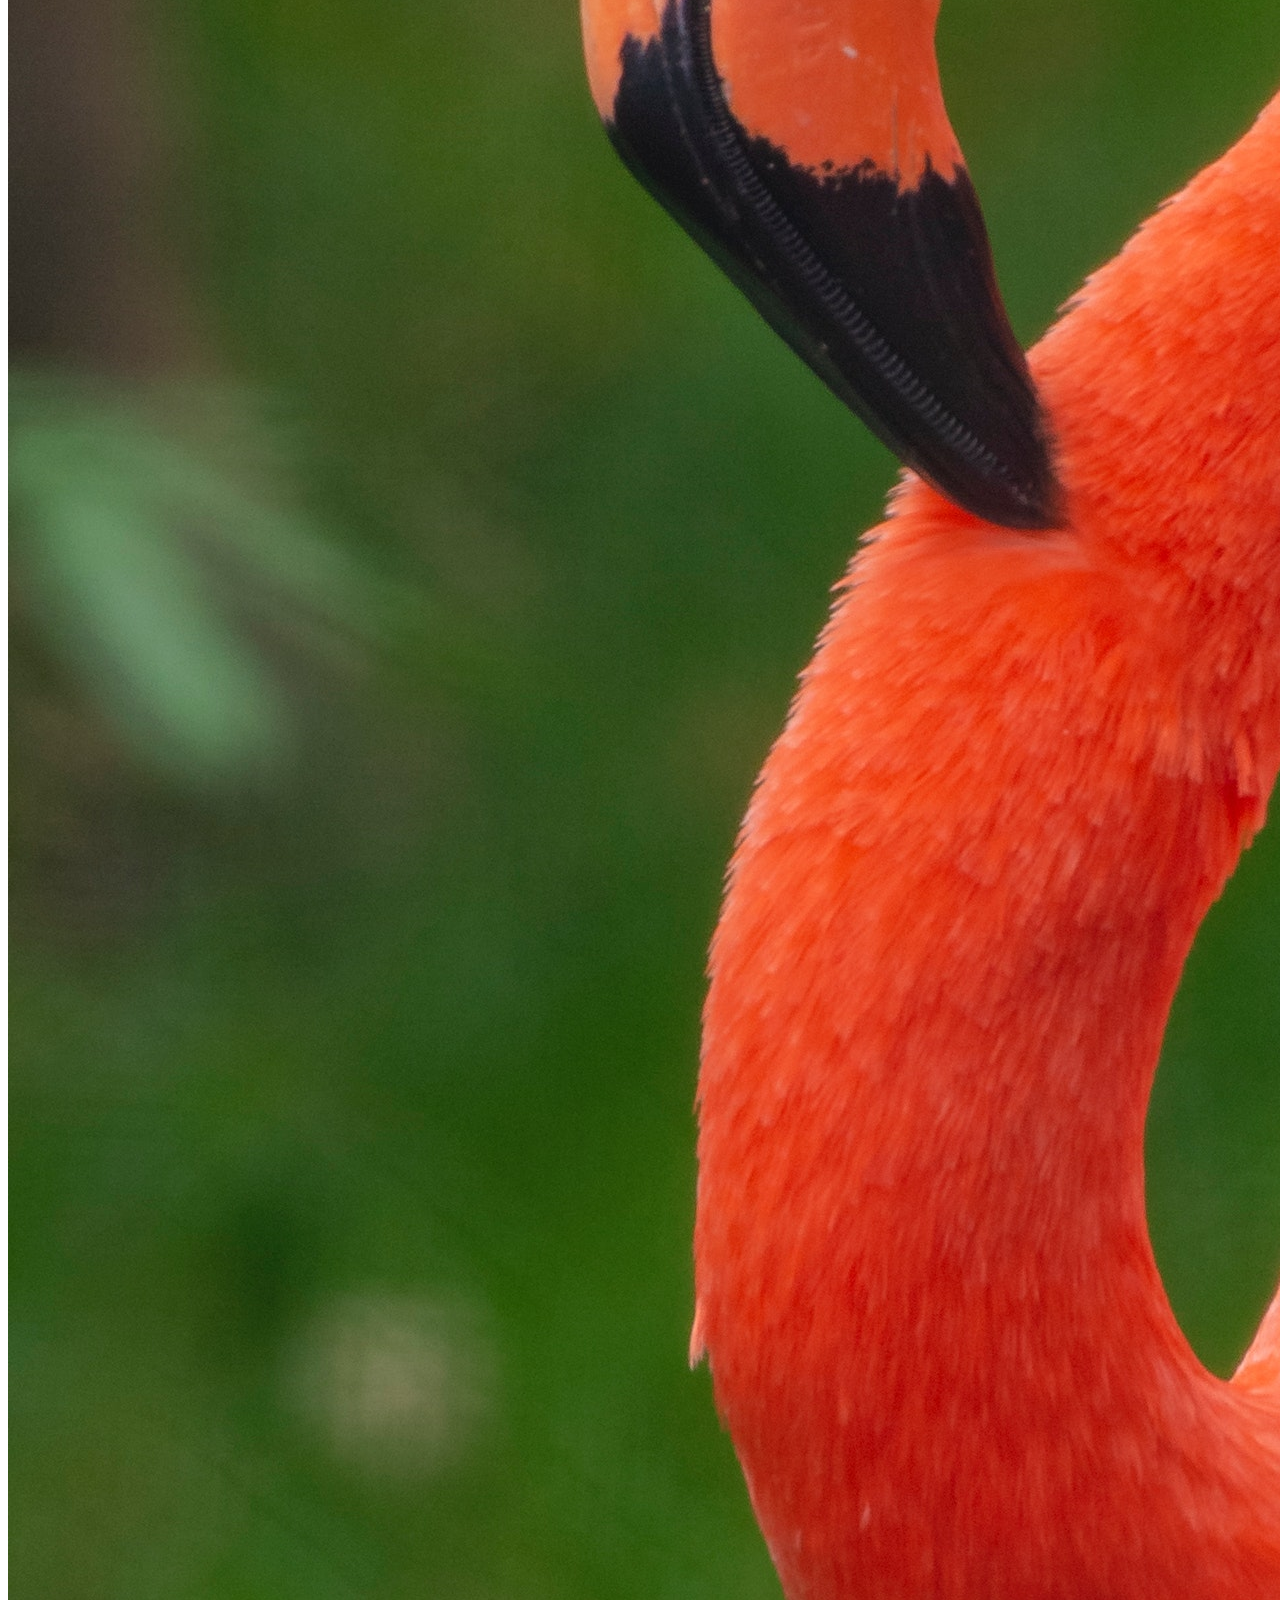
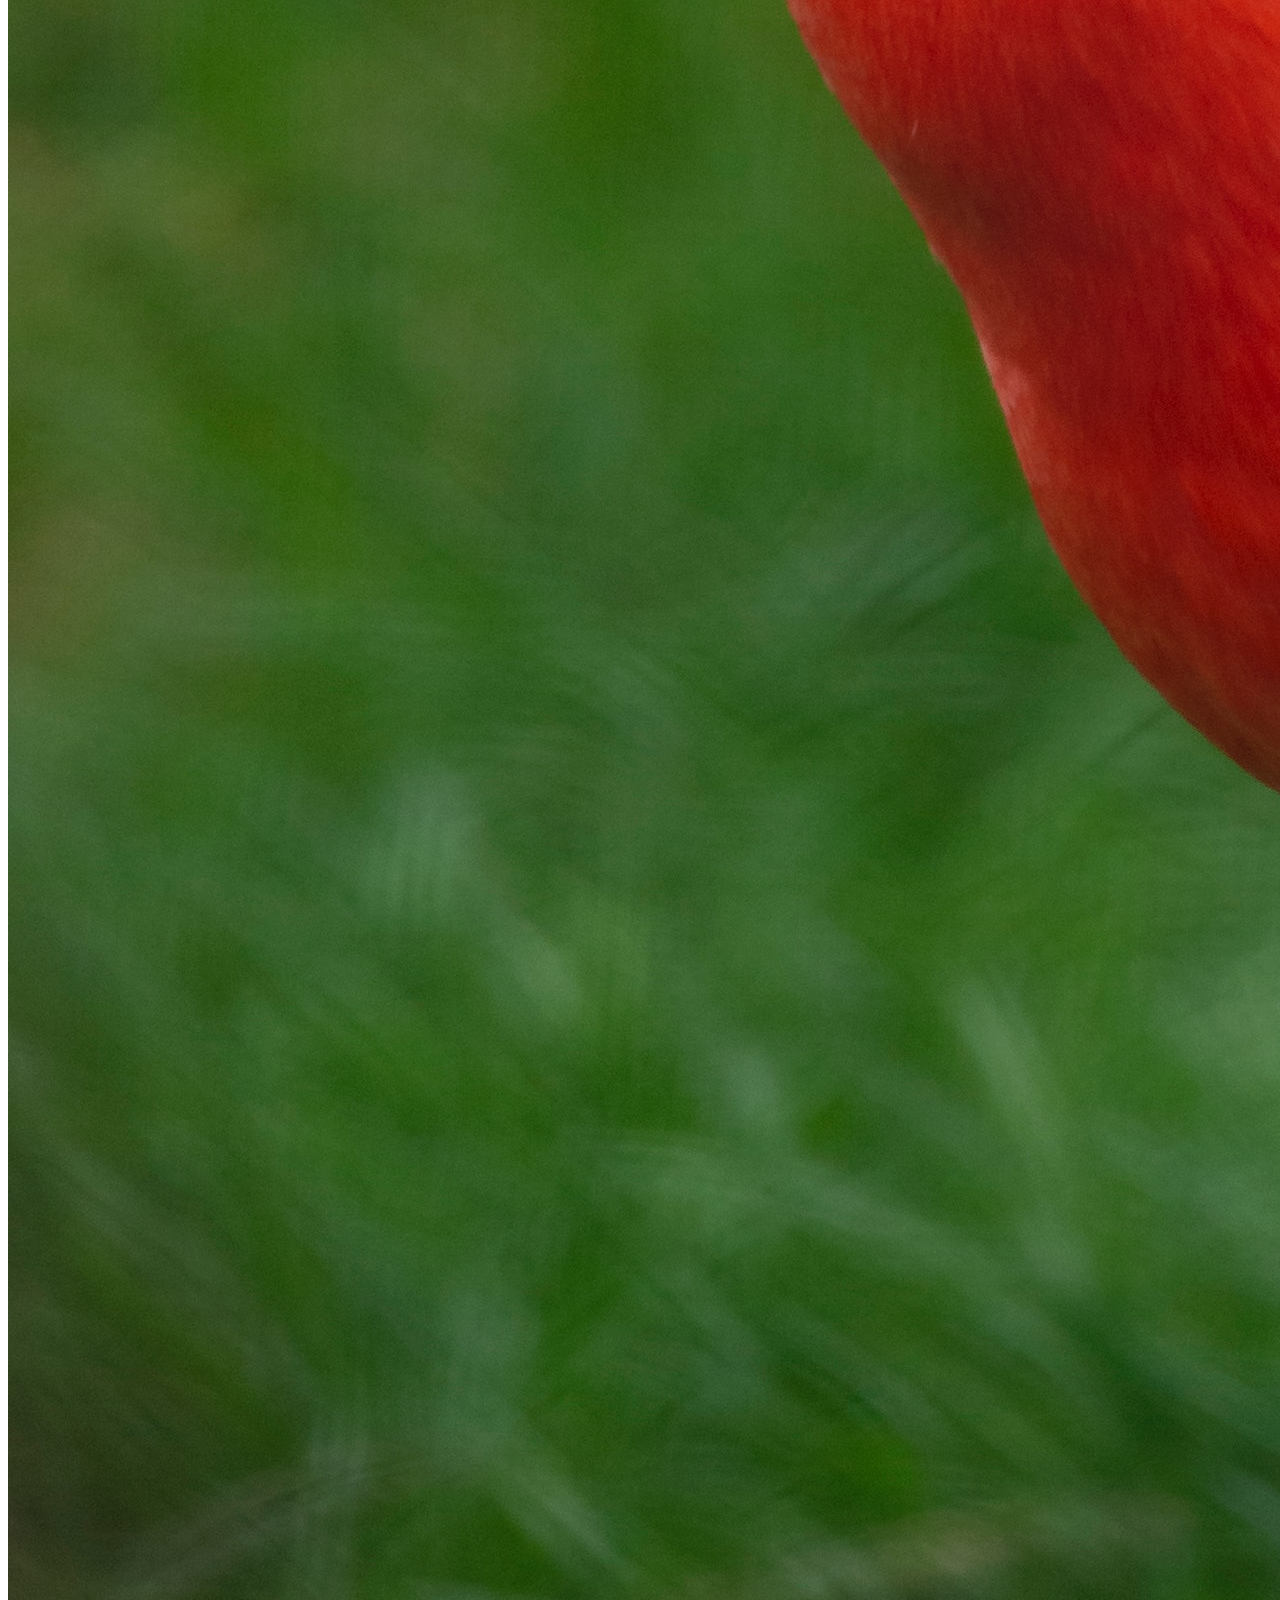
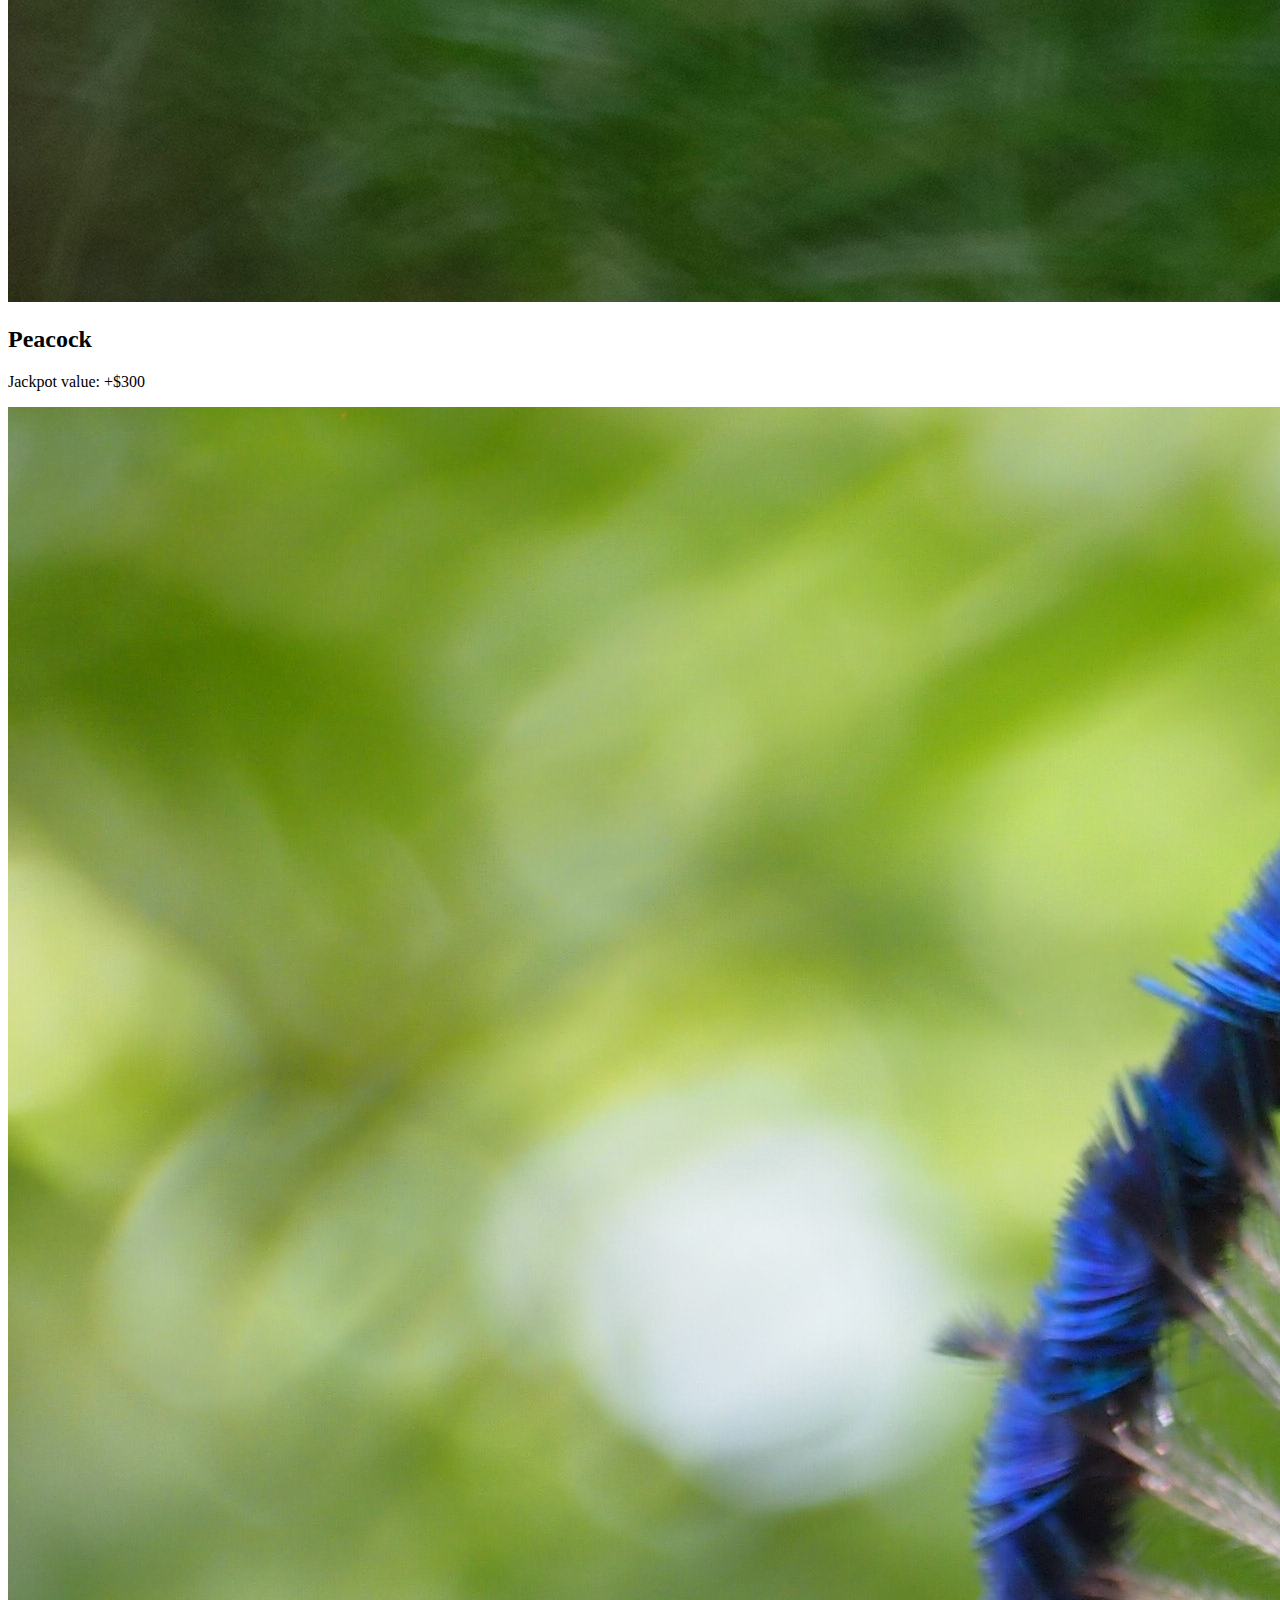
==== commit 2260aa7f: "empty push" ====
--- a/index.html
+++ b/index.html
@@ -4,9 +4,9 @@
     <meta charset="UTF-8">
     <meta http-equiv="X-UA-Compatible" content="IE=edge">
     <meta name="viewport" content="width=device-width, initial-scale=1.0">
-    <title>Document</title>
+    <title>Birb Slots Home</title>
     <link rel="preconnect" href="https://fonts.googleapis.com"><link rel="preconnect" href="https://fonts.gstatic.com" crossorigin><link href="https://fonts.googleapis.com/css2?family=Andika:wght@700&family=Koulen&family=Slackey&family=Ubuntu:wght@500&family=VT323&display=swap" rel="stylesheet">
-    <link rel="stylesheet" href="landing-style.css">
+    <!-- <link rel="stylesheet" href="landing-style.css"> -->
 </head>
 <body>
     <header>
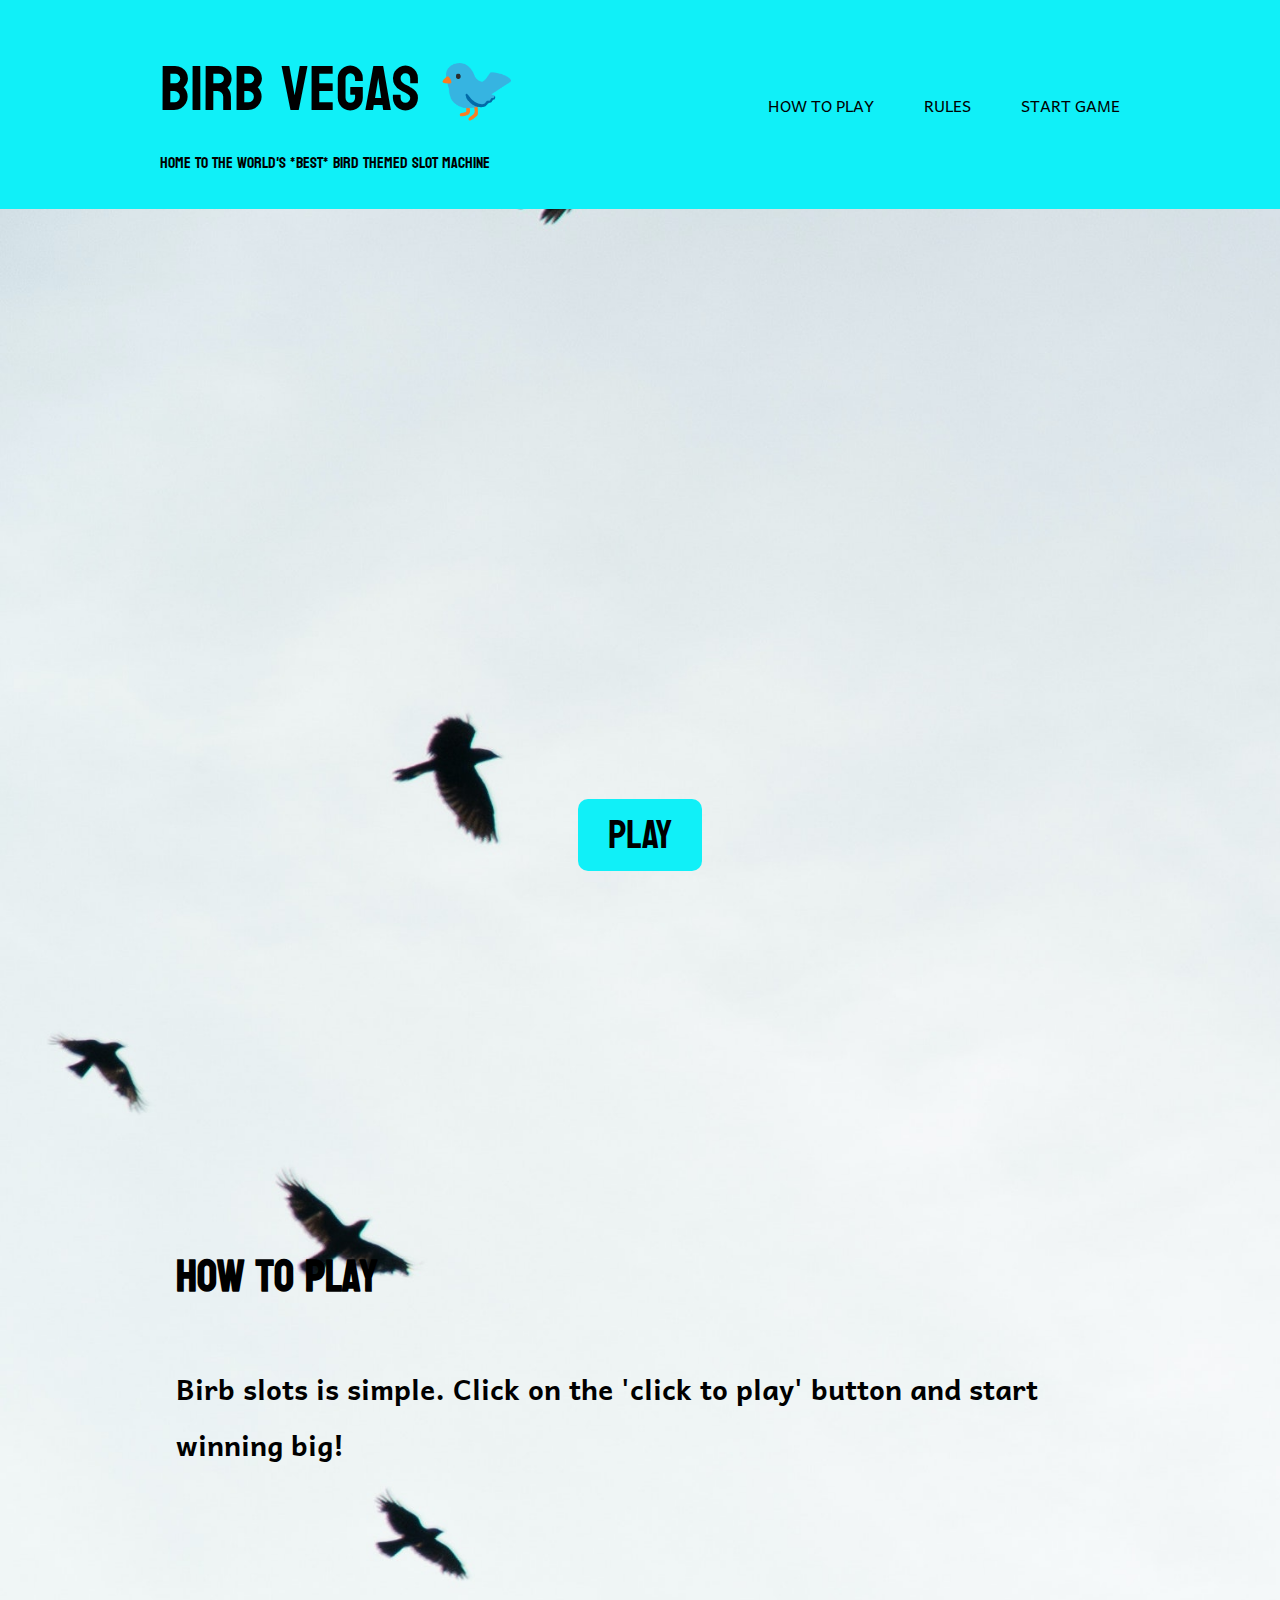
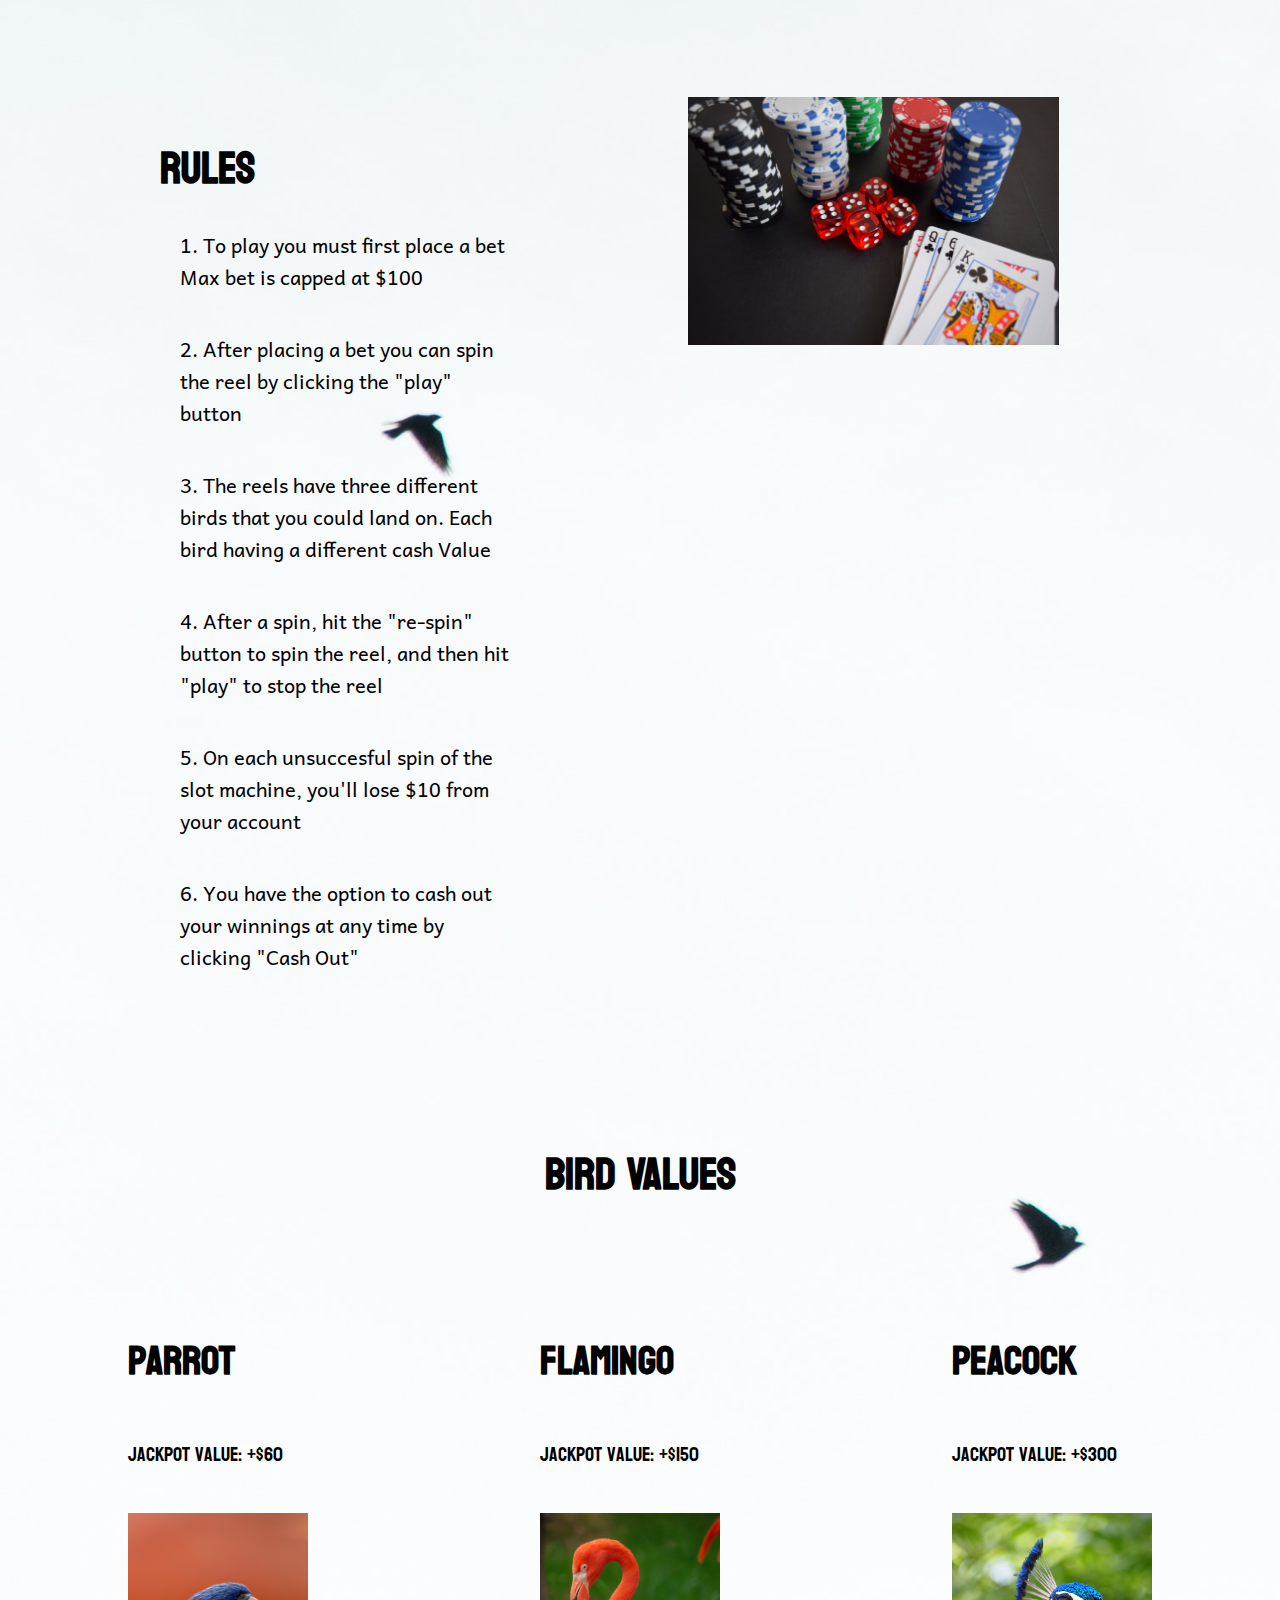
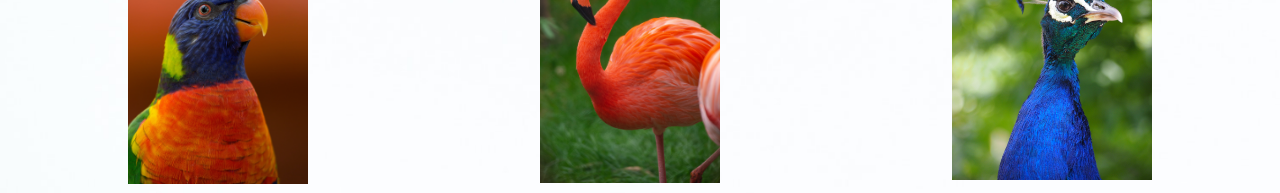
==== commit 21470d8e: "styling issue attempted fix" ====
--- a/index.html
+++ b/index.html
@@ -6,7 +6,7 @@
     <meta name="viewport" content="width=device-width, initial-scale=1.0">
     <title>Birb Slots Home</title>
     <link rel="preconnect" href="https://fonts.googleapis.com"><link rel="preconnect" href="https://fonts.gstatic.com" crossorigin><link href="https://fonts.googleapis.com/css2?family=Andika:wght@700&family=Koulen&family=Slackey&family=Ubuntu:wght@500&family=VT323&display=swap" rel="stylesheet">
-    <!-- <link rel="stylesheet" href="landing-style.css"> -->
+    <link rel="stylesheet" href="landing-style.css">
 </head>
 <body>
     <header>
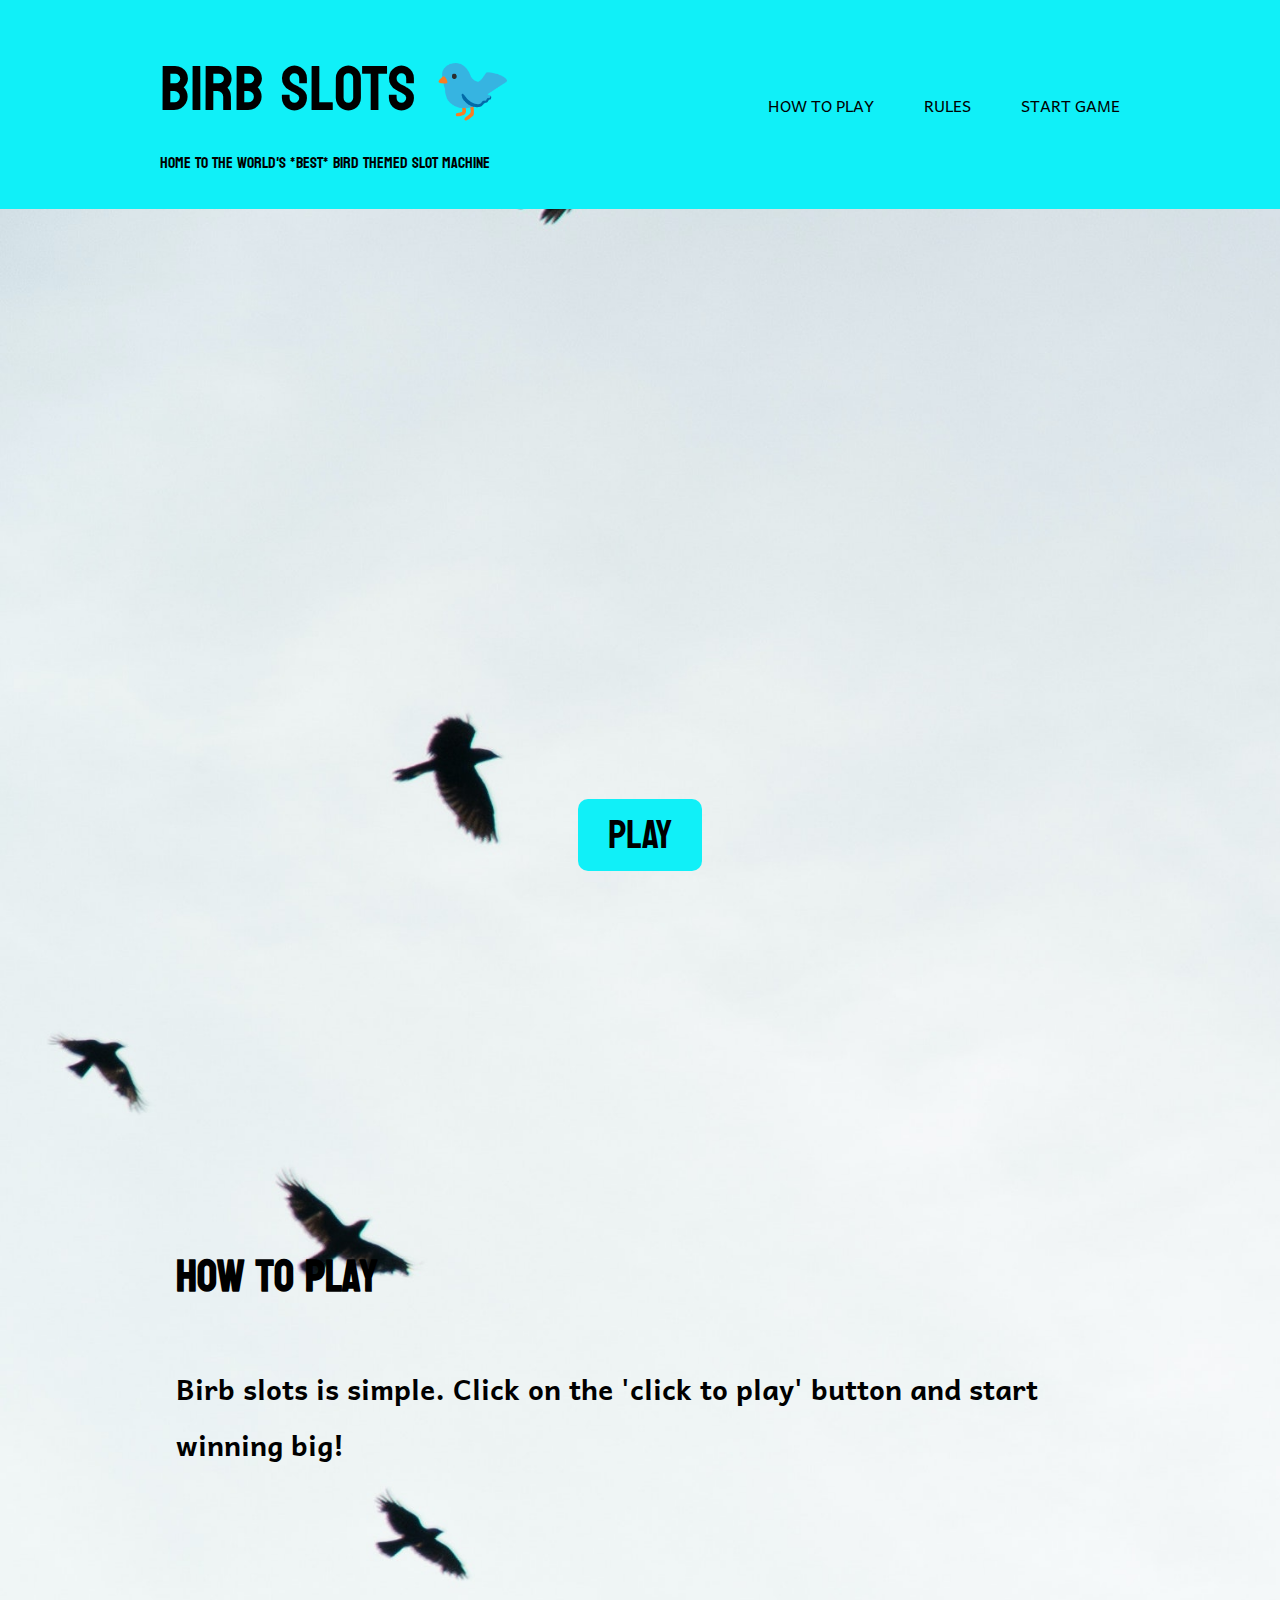
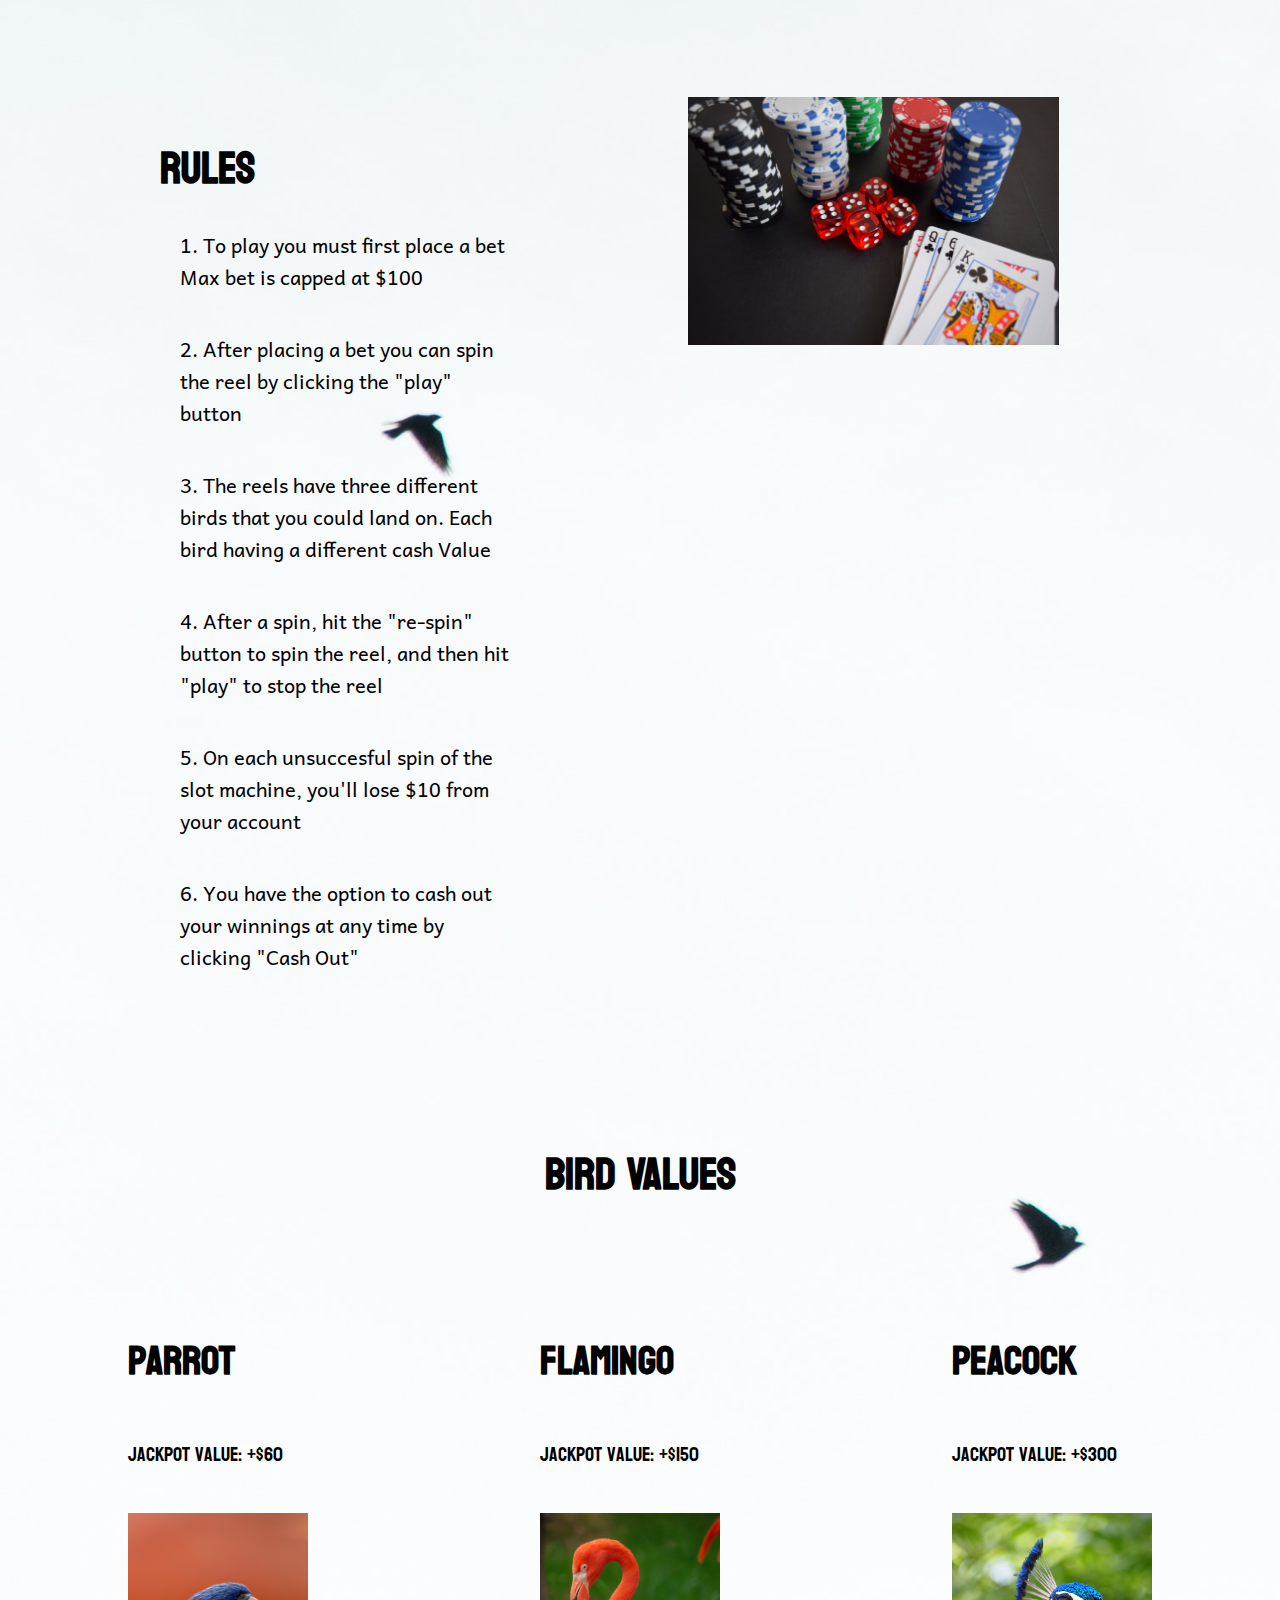
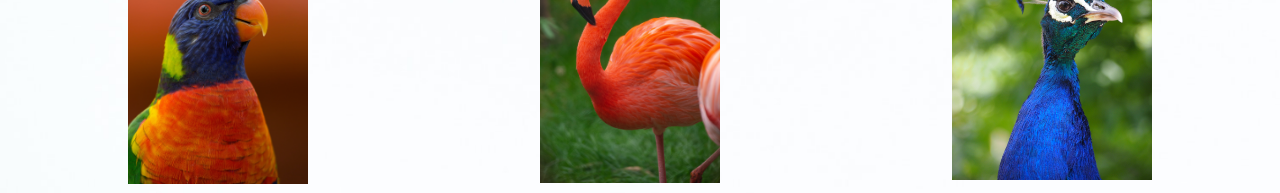
==== commit 7d4ae933: "update readme, finished final touches on project." ====
--- a/index.html
+++ b/index.html
@@ -12,7 +12,7 @@
     <header>
         <ul class="container row">
             <div>
-                <li class="logo">BIRB VEGAS 🐦</li>
+                <li class="logo">BIRB SLOTS 🐦</li>
                 <li class="logo-tag">Home to the world's *best* bird themed slot machine</li>
             </div>
             <div class="links">
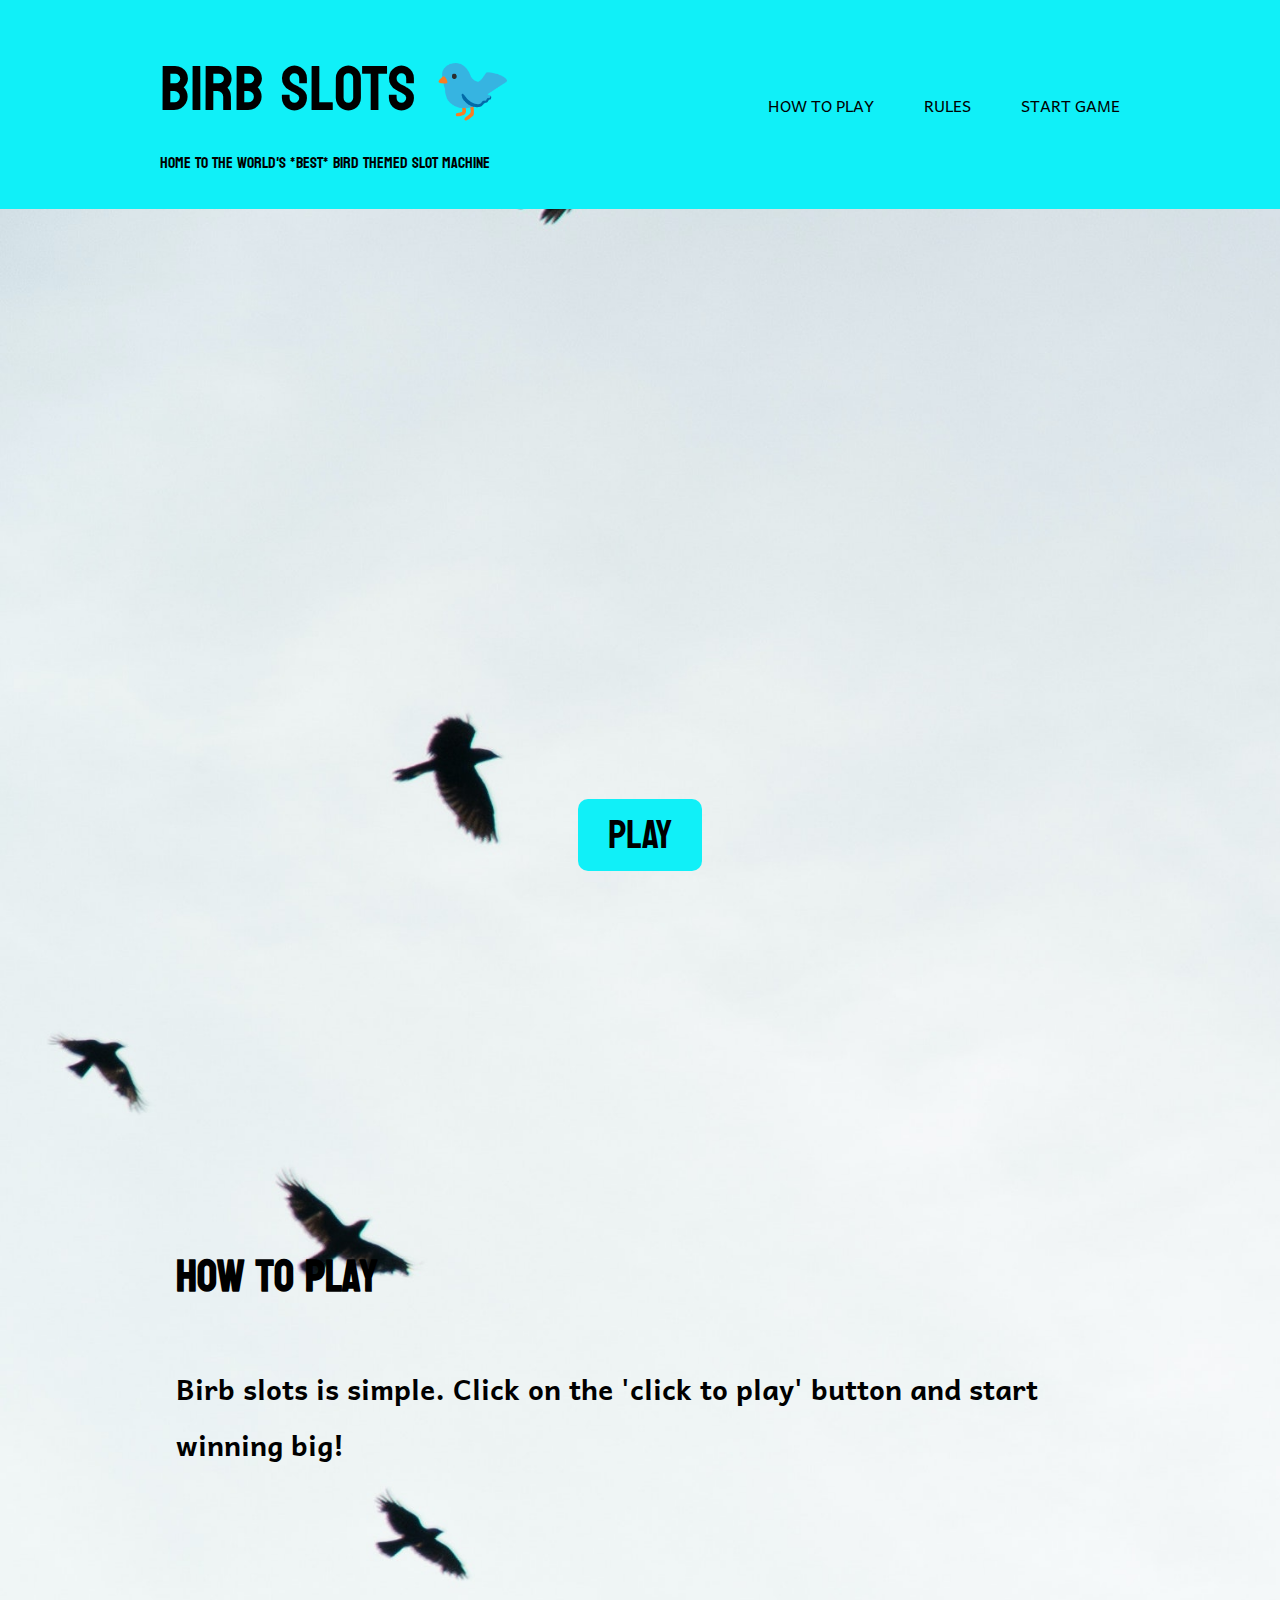
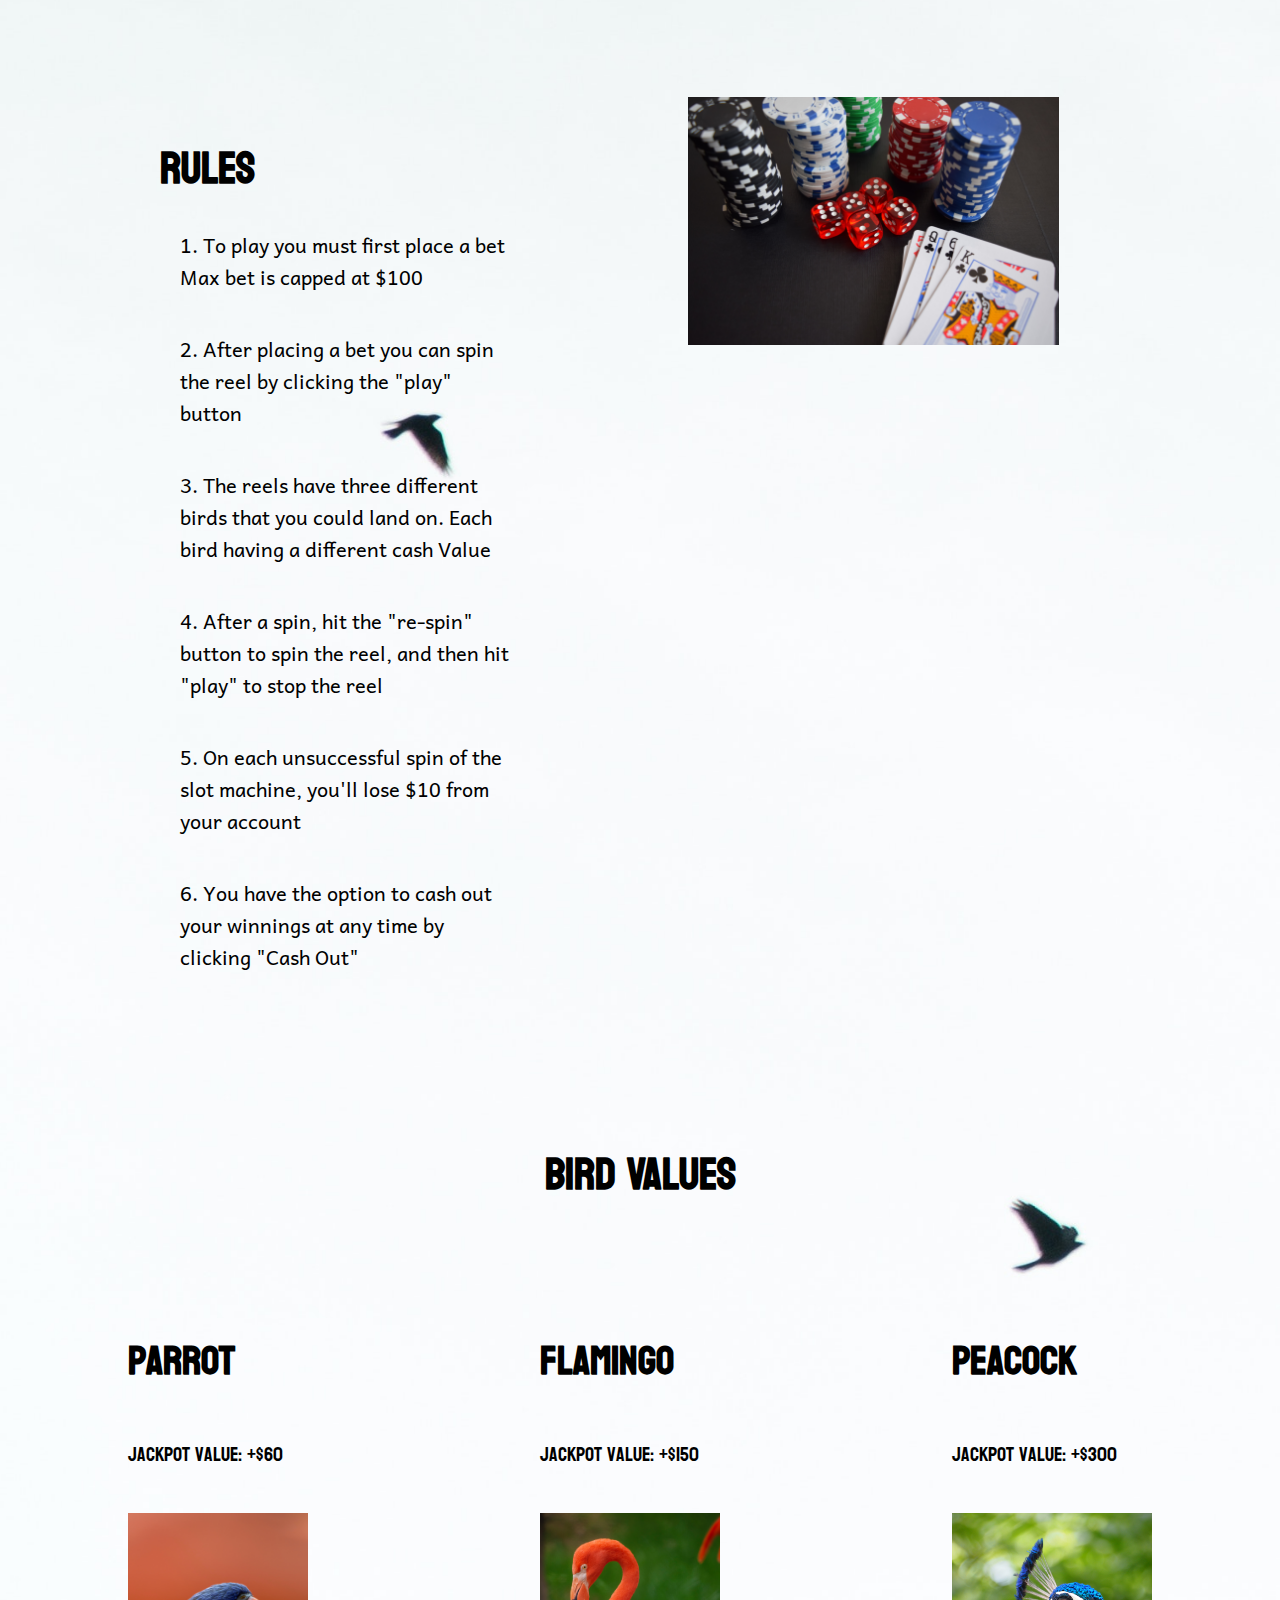
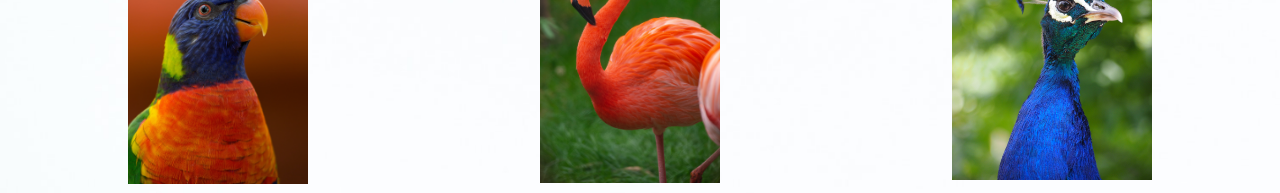
==== commit 06f37ece: "code review completed" ====
--- a/index.html
+++ b/index.html
@@ -51,7 +51,7 @@
                     <li>2. After placing a bet you can spin the reel by clicking the "play" button</li>
                     <li>3. The reels have three different birds that you could land on. Each bird having a different cash Value</li>
                     <li>4. After a spin, hit the "re-spin" button to spin the reel, and then hit "play" to stop the reel</li>
-                    <li>5. On each unsuccesful spin of the slot machine, you'll lose $10 from your account</li>
+                    <li>5. On each unsuccessful spin of the slot machine, you'll lose $10 from your account</li>
                     <li>6. You have the option to cash out your winnings at any time by clicking "Cash Out"</li>
                 </ul>
                 <div>
